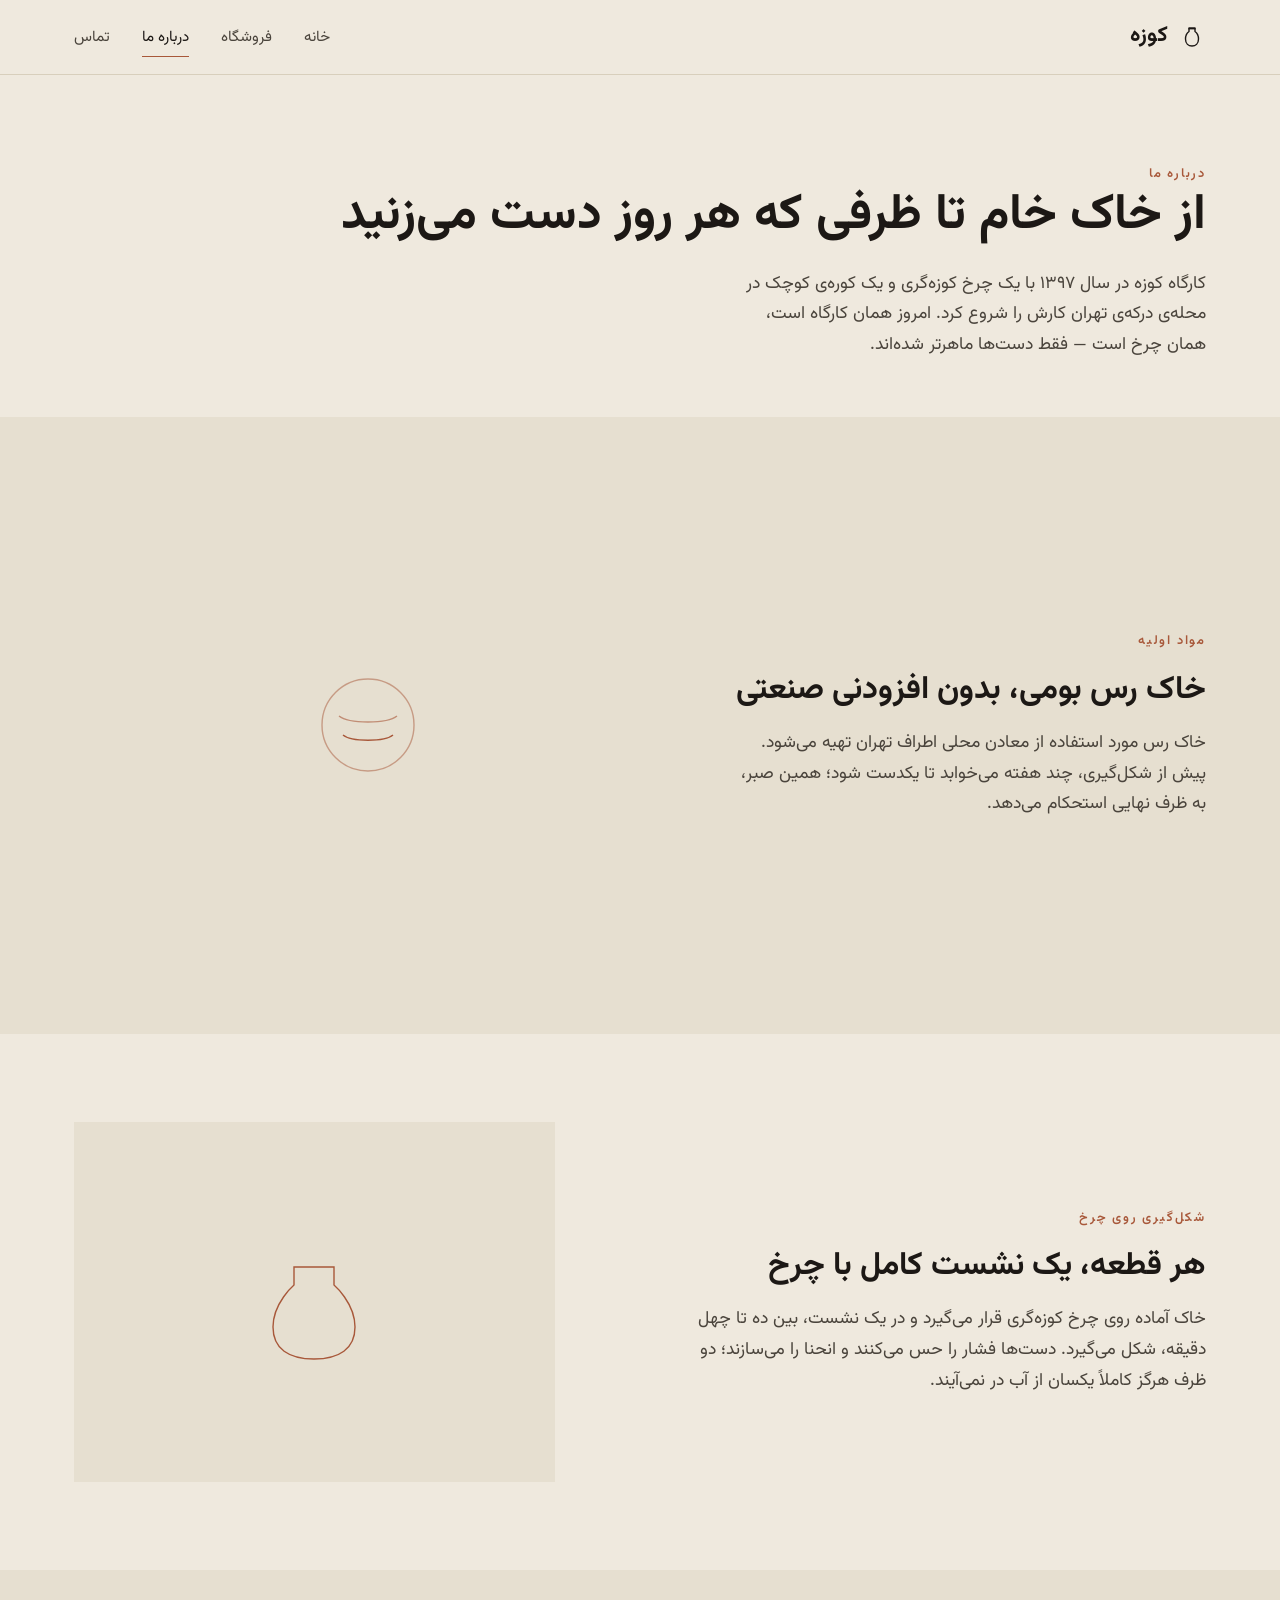
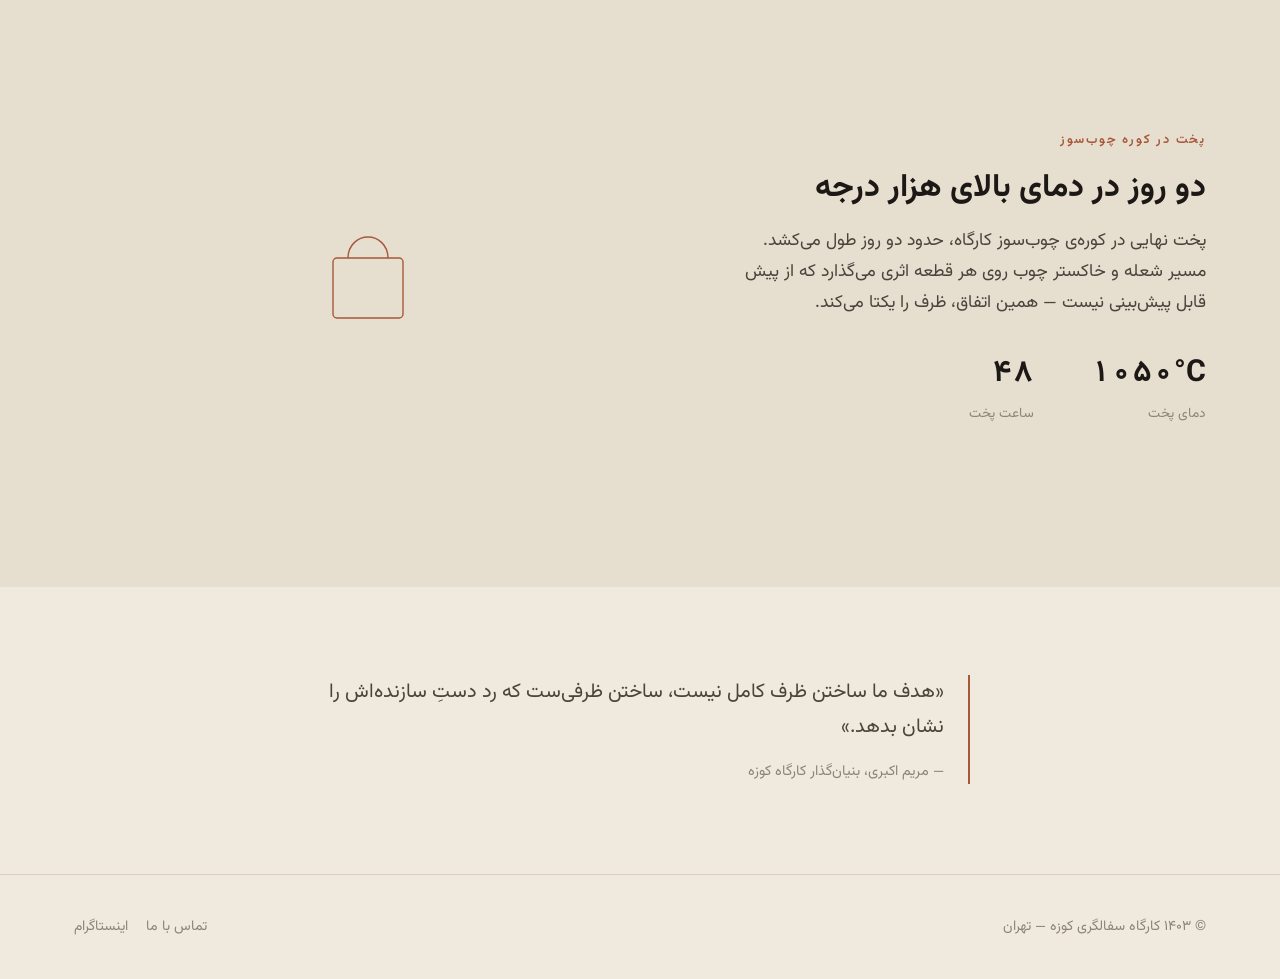
==== about.html @ 4d82f3ee "Add Kooze portfolio site: minimal ceramics storefront Sample project matching a "minimal storefront," ====
<!DOCTYPE html>
<html lang="fa" dir="rtl">
<head>
<meta charset="UTF-8">
<meta name="viewport" content="width=device-width, initial-scale=1.0">
<title>درباره کارگاه کوزه</title>
<meta name="description" content="داستان کارگاه سفالگری کوزه و روند ساخت ظروف دست‌ساز.">
<link rel="preconnect" href="https://fonts.googleapis.com">
<link rel="preconnect" href="https://fonts.gstatic.com" crossorigin>
<link href="https://fonts.googleapis.com/css2?family=Vazirmatn:wght@300;400;500;600;700&display=swap" rel="stylesheet">
<link rel="stylesheet" href="styles.css">
</head>
<body>

<header class="site-header">
  <div class="wrap">
    <a class="logo" href="index.html">
      <svg width="28" height="28" viewBox="0 0 28 28" fill="none" xmlns="http://www.w3.org/2000/svg">
        <path d="M11 5H17V8.5C17 8.5 20.5 11 20.5 16C20.5 20.5 17.5 23 14 23C10.5 23 7.5 20.5 7.5 16C7.5 11 11 8.5 11 8.5V5Z" stroke="currentColor" stroke-width="1.4" stroke-linejoin="round"/>
        <line x1="10.5" y1="5.7" x2="17.5" y2="5.7" stroke="currentColor" stroke-width="1.4"/>
      </svg>
      کوزه
    </a>
    <nav class="main-nav">
      <a href="index.html">خانه</a>
      <a href="shop.html">فروشگاه</a>
      <a href="about.html" aria-current="page">درباره ما</a>
      <a href="contact.html">تماس</a>
    </nav>
    <button class="nav-toggle" aria-label="باز کردن منو" aria-expanded="false">
      <svg width="18" height="14" viewBox="0 0 18 14" fill="none"><path d="M0 1H18M0 7H18M0 13H18" stroke="currentColor" stroke-width="1.4"/></svg>
    </button>
  </div>
</header>

<section style="padding-bottom: 56px;">
  <div class="wrap">
    <p class="eyebrow">درباره ما</p>
    <h1>از خاک خام تا ظرفی که هر روز دست می‌زنید</h1>
    <p class="lede mt" style="margin-top:20px;">کارگاه کوزه در سال ۱۳۹۷ با یک چرخ کوزه‌گری و یک کوره‌ی کوچک در محله‌ی درکه‌ی تهران کارش را شروع کرد. امروز همان کارگاه است، همان چرخ است — فقط دست‌ها ماهرتر شده‌اند.</p>
  </div>
</section>

<section class="alt">
  <div class="wrap split">
    <div class="split-copy">
      <p class="eyebrow">مواد اولیه</p>
      <h2>خاک رس بومی، بدون افزودنی صنعتی</h2>
      <p class="lede">خاک رس مورد استفاده از معادن محلی اطراف تهران تهیه می‌شود. پیش از شکل‌گیری، چند هفته می‌خوابد تا یکدست شود؛ همین صبر، به ظرف نهایی استحکام می‌دهد.</p>
    </div>
    <div class="split-figure">
      <svg width="150" height="150" viewBox="0 0 150 150" fill="none" class="vessel">
        <circle cx="75" cy="75" r="46" stroke="currentColor" stroke-width="1.4" opacity="0.5"/>
        <path d="M50 85C58 92 92 92 100 85" stroke="currentColor" stroke-width="1.4"/>
        <path d="M46 66C56 74 94 74 104 66" stroke="currentColor" stroke-width="1.4" opacity="0.6"/>
      </svg>
    </div>
  </div>
</section>

<section>
  <div class="wrap split reverse">
    <div class="split-copy">
      <p class="eyebrow">شکل‌گیری روی چرخ</p>
      <h2>هر قطعه، یک نشست کامل با چرخ</h2>
      <p class="lede">خاک آماده روی چرخ کوزه‌گری قرار می‌گیرد و در یک نشست، بین ده تا چهل دقیقه، شکل می‌گیرد. دست‌ها فشار را حس می‌کنند و انحنا را می‌سازند؛ دو ظرف هرگز کاملاً یکسان از آب در نمی‌آیند.</p>
    </div>
    <div class="split-figure">
      <svg width="150" height="150" viewBox="0 0 150 150" fill="none" class="vessel">
        <path d="M55 40H95V58C95 58 116 76 116 100C116 122 100 132 75 132C50 132 34 122 34 100C34 76 55 58 55 58V40Z" stroke="currentColor" stroke-width="1.4"/>
      </svg>
    </div>
  </div>
</section>

<section class="alt">
  <div class="wrap split">
    <div class="split-copy">
      <p class="eyebrow">پخت در کوره چوب‌سوز</p>
      <h2>دو روز در دمای بالای هزار درجه</h2>
      <p class="lede">پخت نهایی در کوره‌ی چوب‌سوز کارگاه، حدود دو روز طول می‌کشد. مسیر شعله و خاکستر چوب روی هر قطعه اثری می‌گذارد که از پیش قابل پیش‌بینی نیست — همین اتفاق، ظرف را یکتا می‌کند.</p>
      <div class="stats">
        <div class="stat"><b>۱۰۵۰°C</b><span>دمای پخت</span></div>
        <div class="stat"><b>۴۸</b><span>ساعت پخت</span></div>
      </div>
    </div>
    <div class="split-figure">
      <svg width="150" height="150" viewBox="0 0 150 150" fill="none" class="vessel">
        <rect x="40" y="55" width="70" height="60" rx="4" stroke="currentColor" stroke-width="1.4"/>
        <path d="M55 55C55 42 65 34 75 34C85 34 95 42 95 55" stroke="currentColor" stroke-width="1.4"/>
      </svg>
    </div>
  </div>
</section>

<section>
  <div class="wrap center">
    <blockquote class="quote" style="margin: 0 auto; text-align: right; display: inline-block;">
      «هدف ما ساختن ظرف کامل نیست، ساختن ظرفی‌ست که رد دستِ سازنده‌اش را نشان بدهد.»
      <cite>— مریم اکبری، بنیان‌گذار کارگاه کوزه</cite>
    </blockquote>
  </div>
</section>

<footer>
  <div class="wrap">
    <span>© ۱۴۰۳ کارگاه سفالگری کوزه — تهران</span>
    <div class="social">
      <a href="contact.html">تماس با ما</a>
      <a href="https://instagram.com" target="_blank" rel="noopener">اینستاگرام</a>
    </div>
  </div>
</footer>

<script src="script.js"></script>
</body>
</html>
---- styles.css ----
/* کوزه — سیستم طراحی مینیمال */

:root {
  --paper: #efe9de;
  --paper-2: #e6dfd0;
  --ink: #1c1815;
  --ink-soft: #4a443c;
  --clay: #a8583a;
  --clay-soft: #c97a54;
  --stone: #8c8577;
  --line: #d8cfbc;
  --font-ui: 'Vazirmatn', 'Tahoma', sans-serif;
  --wrap: 1180px;
}

@media (prefers-color-scheme: dark) {
  :root:not([data-theme="light"]) {
    --paper: #17140f;
    --paper-2: #201b14;
    --ink: #efe9de;
    --ink-soft: #c7bfae;
    --clay: #c97a54;
    --clay-soft: #a8583a;
    --stone: #a79c89;
    --line: #332e25;
  }
}

:root[data-theme="dark"] {
  --paper: #17140f;
  --paper-2: #201b14;
  --ink: #efe9de;
  --ink-soft: #c7bfae;
  --clay: #c97a54;
  --clay-soft: #a8583a;
  --stone: #a79c89;
  --line: #332e25;
}

* { box-sizing: border-box; }

html { scroll-behavior: smooth; }

body {
  margin: 0;
  background: var(--paper);
  color: var(--ink);
  font-family: var(--font-ui);
  direction: rtl;
  text-align: right;
  font-size: 16px;
  line-height: 1.75;
  -webkit-font-smoothing: antialiased;
}

img { max-width: 100%; display: block; }

a { color: inherit; text-decoration: none; }

.wrap {
  max-width: var(--wrap);
  margin: 0 auto;
  padding-inline: 24px;
}

/* --- Header --- */
.site-header {
  position: sticky;
  top: 0;
  z-index: 20;
  background: color-mix(in srgb, var(--paper) 92%, transparent);
  backdrop-filter: blur(6px);
  border-bottom: 1px solid var(--line);
}

.site-header .wrap {
  display: flex;
  align-items: center;
  justify-content: space-between;
  padding-block: 18px;
  gap: 16px;
}

.logo {
  font-size: 1.35rem;
  font-weight: 700;
  letter-spacing: 0.02em;
  display: flex;
  align-items: center;
  gap: 10px;
}

.logo svg { flex-shrink: 0; }

nav.main-nav {
  display: flex;
  gap: 32px;
  font-size: 0.95rem;
}

nav.main-nav a {
  position: relative;
  color: var(--ink-soft);
  padding-block: 4px;
}

nav.main-nav a:hover,
nav.main-nav a[aria-current="page"] {
  color: var(--ink);
}

nav.main-nav a[aria-current="page"]::after {
  content: "";
  position: absolute;
  right: 0;
  left: 0;
  bottom: -3px;
  height: 1px;
  background: var(--clay);
}

.nav-toggle {
  display: none;
  background: none;
  border: 1px solid var(--line);
  border-radius: 3px;
  width: 38px;
  height: 38px;
  align-items: center;
  justify-content: center;
  color: var(--ink);
  cursor: pointer;
}

@media (max-width: 720px) {
  nav.main-nav {
    position: absolute;
    top: 100%;
    right: 0;
    left: 0;
    background: var(--paper);
    border-bottom: 1px solid var(--line);
    flex-direction: column;
    gap: 0;
    padding: 8px 24px 20px;
    display: none;
  }
  nav.main-nav.open { display: flex; }
  nav.main-nav a { padding-block: 12px; border-bottom: 1px solid var(--line); }
  nav.main-nav a:last-child { border-bottom: none; }
  .nav-toggle { display: flex; }
}

/* --- Typographic scale --- */
h1, h2, h3 { margin: 0; text-wrap: balance; font-weight: 700; }
h1 { font-size: clamp(2.1rem, 4.2vw, 3.1rem); line-height: 1.28; }
h2 { font-size: clamp(1.5rem, 2.6vw, 2rem); line-height: 1.35; }
h3 { font-size: 1.15rem; }
p { margin: 0; }
.eyebrow {
  font-size: 0.8rem;
  letter-spacing: 0.14em;
  color: var(--clay);
  font-weight: 600;
}
.lede {
  font-size: 1.1rem;
  color: var(--ink-soft);
  max-width: 46ch;
}

/* --- Buttons --- */
.btn {
  display: inline-flex;
  align-items: center;
  gap: 8px;
  padding: 13px 28px;
  border: 1px solid var(--ink);
  border-radius: 2px;
  font-size: 0.95rem;
  font-weight: 600;
  transition: background 0.15s ease, color 0.15s ease;
}
.btn-primary { background: var(--ink); color: var(--paper); }
.btn-primary:hover { background: var(--clay); border-color: var(--clay); }
.btn-ghost { border-color: var(--line); color: var(--ink); }
.btn-ghost:hover { border-color: var(--ink); }

/* --- Sections --- */
section { padding-block: 88px; }
section.alt { background: var(--paper-2); }
.section-head {
  display: flex;
  justify-content: space-between;
  align-items: flex-end;
  gap: 24px;
  margin-bottom: 48px;
  flex-wrap: wrap;
}
.section-head .stack { display: grid; gap: 10px; }

/* --- Hero --- */
.hero .wrap {
  display: grid;
  grid-template-columns: 1.1fr 0.9fr;
  gap: 56px;
  align-items: center;
  padding-block: 72px 96px;
}
.hero-copy { display: grid; gap: 22px; }
.hero-copy .btn-row { display: flex; gap: 14px; margin-top: 6px; flex-wrap: wrap; }
.hero-figure { display: flex; justify-content: center; }
@media (max-width: 860px) {
  .hero .wrap { grid-template-columns: 1fr; padding-block: 40px 56px; }
  .hero-figure { order: -1; max-width: 260px; margin: 0 auto; }
}

/* --- Vessel illustration --- */
.vessel { color: var(--clay); }
.vessel .rim { color: var(--ink-soft); }

/* --- Product grid --- */
.grid {
  display: grid;
  grid-template-columns: repeat(3, 1fr);
  gap: 1px;
  background: var(--line);
  border: 1px solid var(--line);
}
.card {
  background: var(--paper);
  padding: 36px 28px;
  display: grid;
  gap: 14px;
  justify-items: start;
}
.card figure {
  width: 100%;
  aspect-ratio: 1 / 1;
  display: flex;
  align-items: center;
  justify-content: center;
  background: var(--paper-2);
  margin: 0 0 6px;
}
.card .price {
  font-variant-numeric: tabular-nums;
  color: var(--clay);
  font-weight: 600;
}
.card .cat {
  font-size: 0.78rem;
  color: var(--stone);
  letter-spacing: 0.06em;
}
@media (max-width: 860px) {
  .grid { grid-template-columns: repeat(2, 1fr); }
}
@media (max-width: 560px) {
  .grid { grid-template-columns: 1fr; }
}

/* --- Filter row --- */
.filters { display: flex; gap: 10px; flex-wrap: wrap; margin-bottom: 40px; }
.filters button {
  background: none;
  border: 1px solid var(--line);
  border-radius: 999px;
  padding: 8px 18px;
  font-family: var(--font-ui);
  font-size: 0.86rem;
  color: var(--ink-soft);
  cursor: pointer;
}
.filters button[aria-pressed="true"] {
  border-color: var(--ink);
  color: var(--ink);
  background: var(--paper-2);
}

/* --- Feature split --- */
.split {
  display: grid;
  grid-template-columns: 0.9fr 1.1fr;
  gap: 64px;
  align-items: center;
}
.split.reverse { grid-template-columns: 1.1fr 0.9fr; }
.split.reverse .split-figure { order: 2; }
@media (max-width: 860px) {
  .split, .split.reverse { grid-template-columns: 1fr; }
  .split.reverse .split-figure { order: -1; }
}
.split-figure {
  aspect-ratio: 4/3;
  background: var(--paper-2);
  display: flex;
  align-items: center;
  justify-content: center;
}
.split-copy { display: grid; gap: 16px; }
.split-copy .lede { max-width: 52ch; }

/* --- Stats --- */
.stats { display: flex; gap: 56px; flex-wrap: wrap; margin-top: 12px; }
.stat b { display: block; font-size: 1.9rem; font-variant-numeric: tabular-nums; }
.stat span { font-size: 0.85rem; color: var(--stone); }

/* --- Quote --- */
.quote {
  border-right: 2px solid var(--clay);
  padding-right: 24px;
  font-size: 1.25rem;
  color: var(--ink-soft);
  max-width: 60ch;
}
.quote cite { display: block; margin-top: 14px; font-style: normal; font-size: 0.9rem; color: var(--stone); }

/* --- Info list (contact/hours) --- */
.info-list { display: grid; gap: 22px; }
.info-list dt { font-size: 0.8rem; letter-spacing: 0.06em; color: var(--stone); margin-bottom: 4px; }
.info-list dd { margin: 0; font-size: 1.05rem; }

/* --- Form --- */
.form-grid { display: grid; gap: 18px; max-width: 480px; }
.field { display: grid; gap: 8px; }
.field label { font-size: 0.85rem; color: var(--ink-soft); }
.field input, .field textarea {
  font-family: var(--font-ui);
  font-size: 1rem;
  background: var(--paper);
  border: 1px solid var(--line);
  border-radius: 2px;
  padding: 12px 14px;
  color: var(--ink);
}
.field input:focus, .field textarea:focus {
  outline: 2px solid var(--clay);
  outline-offset: 1px;
}
.field textarea { min-height: 120px; resize: vertical; }

/* --- Map card --- */
.map-card {
  aspect-ratio: 16/9;
  background: var(--paper-2);
  display: flex;
  align-items: center;
  justify-content: center;
  border: 1px solid var(--line);
}

/* --- Footer --- */
footer {
  border-top: 1px solid var(--line);
  padding-block: 40px;
  font-size: 0.88rem;
  color: var(--stone);
}
footer .wrap {
  display: flex;
  justify-content: space-between;
  gap: 20px;
  flex-wrap: wrap;
}
footer .social { display: flex; gap: 18px; }
footer a:hover { color: var(--ink); }

/* --- Utility --- */
.center { text-align: center; }
.mt { margin-top: 48px; }
@media (prefers-reduced-motion: reduce) {
  html { scroll-behavior: auto; }
  * { transition: none !important; }
}
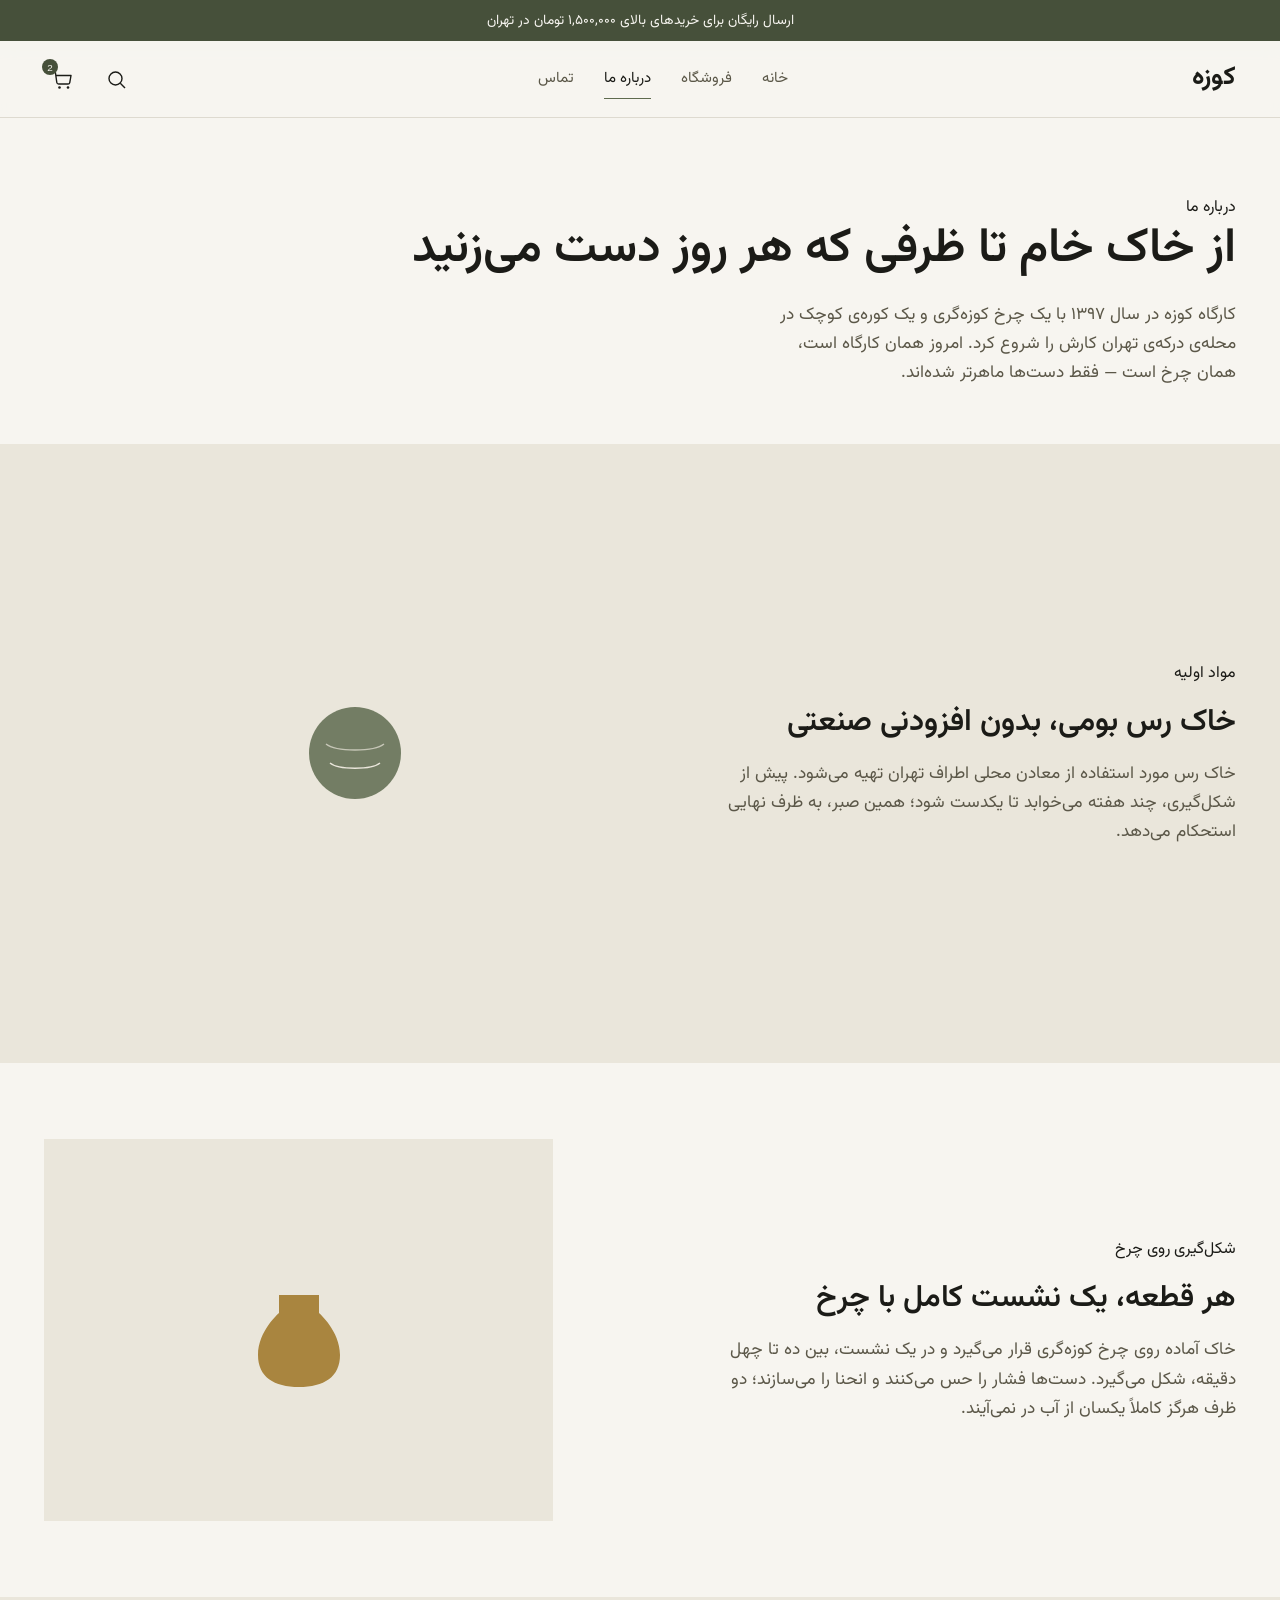
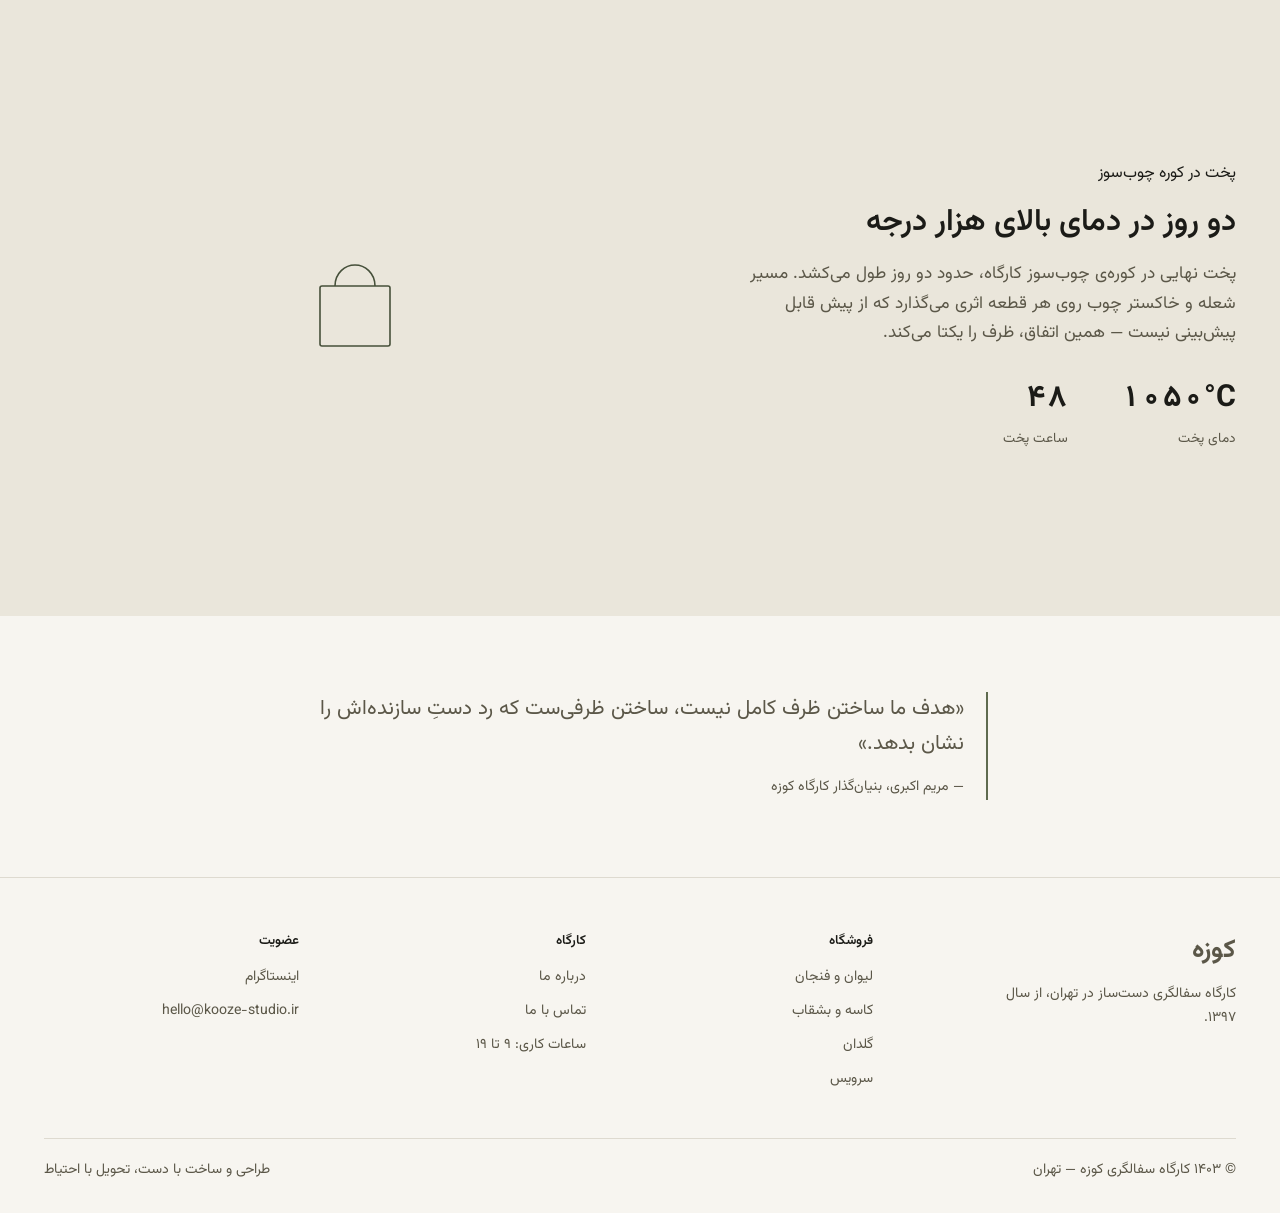
==== commit 9e66a90e: "Redesign as a light, shop-forward storefront Moves away from the editorial artisan-journal look towa" ====
--- a/about.html
+++ b/about.html
@@ -7,26 +7,31 @@
 <meta name="description" content="داستان کارگاه سفالگری کوزه و روند ساخت ظروف دست‌ساز.">
 <link rel="preconnect" href="https://fonts.googleapis.com">
 <link rel="preconnect" href="https://fonts.gstatic.com" crossorigin>
-<link href="https://fonts.googleapis.com/css2?family=Vazirmatn:wght@300;400;500;600;700&display=swap" rel="stylesheet">
+<link href="https://fonts.googleapis.com/css2?family=Noto+Serif+Arabic:wght@500;600;700&family=Vazirmatn:wght@300;400;500;600;700&display=swap" rel="stylesheet">
 <link rel="stylesheet" href="styles.css">
 </head>
 <body>
 
+<div class="promo-strip">ارسال رایگان برای خریدهای بالای ۱,۵۰۰,۰۰۰ تومان در تهران</div>
+
 <header class="site-header">
   <div class="wrap">
-    <a class="logo" href="index.html">
-      <svg width="28" height="28" viewBox="0 0 28 28" fill="none" xmlns="http://www.w3.org/2000/svg">
-        <path d="M11 5H17V8.5C17 8.5 20.5 11 20.5 16C20.5 20.5 17.5 23 14 23C10.5 23 7.5 20.5 7.5 16C7.5 11 11 8.5 11 8.5V5Z" stroke="currentColor" stroke-width="1.4" stroke-linejoin="round"/>
-        <line x1="10.5" y1="5.7" x2="17.5" y2="5.7" stroke="currentColor" stroke-width="1.4"/>
-      </svg>
-      کوزه
-    </a>
+    <a class="logo" href="index.html">کوزه</a>
     <nav class="main-nav">
       <a href="index.html">خانه</a>
       <a href="shop.html">فروشگاه</a>
       <a href="about.html" aria-current="page">درباره ما</a>
       <a href="contact.html">تماس</a>
     </nav>
+    <div class="header-actions">
+      <button class="icon-btn" aria-label="جست‌وجو">
+        <svg width="19" height="19" viewBox="0 0 19 19" fill="none"><circle cx="8.5" cy="8.5" r="6.5" stroke="currentColor" stroke-width="1.4"/><line x1="13.3" y1="13.3" x2="18" y2="18" stroke="currentColor" stroke-width="1.4"/></svg>
+      </button>
+      <button class="icon-btn" aria-label="سبد خرید">
+        <svg width="20" height="19" viewBox="0 0 20 19" fill="none"><path d="M1 1H3.2L4.8 12.5C4.95 13.4 5.7 14 6.6 14H16C16.85 14 17.6 13.4 17.75 12.55L19 5.5H4.4" stroke="currentColor" stroke-width="1.4" stroke-linejoin="round"/><circle cx="7.5" cy="17.5" r="1.3" fill="currentColor"/><circle cx="16" cy="17.5" r="1.3" fill="currentColor"/></svg>
+        <span class="cart-count">2</span>
+      </button>
+    </div>
     <button class="nav-toggle" aria-label="باز کردن منو" aria-expanded="false">
       <svg width="18" height="14" viewBox="0 0 18 14" fill="none"><path d="M0 1H18M0 7H18M0 13H18" stroke="currentColor" stroke-width="1.4"/></svg>
     </button>
@@ -35,7 +40,7 @@
 
 <section style="padding-bottom: 56px;">
   <div class="wrap">
-    <p class="eyebrow">درباره ما</p>
+    <p class="kicker">درباره ما</p>
     <h1>از خاک خام تا ظرفی که هر روز دست می‌زنید</h1>
     <p class="lede mt" style="margin-top:20px;">کارگاه کوزه در سال ۱۳۹۷ با یک چرخ کوزه‌گری و یک کوره‌ی کوچک در محله‌ی درکه‌ی تهران کارش را شروع کرد. امروز همان کارگاه است، همان چرخ است — فقط دست‌ها ماهرتر شده‌اند.</p>
   </div>
@@ -44,15 +49,15 @@
 <section class="alt">
   <div class="wrap split">
     <div class="split-copy">
-      <p class="eyebrow">مواد اولیه</p>
+      <p class="kicker">مواد اولیه</p>
       <h2>خاک رس بومی، بدون افزودنی صنعتی</h2>
       <p class="lede">خاک رس مورد استفاده از معادن محلی اطراف تهران تهیه می‌شود. پیش از شکل‌گیری، چند هفته می‌خوابد تا یکدست شود؛ همین صبر، به ظرف نهایی استحکام می‌دهد.</p>
     </div>
     <div class="split-figure">
-      <svg width="150" height="150" viewBox="0 0 150 150" fill="none" class="vessel">
-        <circle cx="75" cy="75" r="46" stroke="currentColor" stroke-width="1.4" opacity="0.5"/>
-        <path d="M50 85C58 92 92 92 100 85" stroke="currentColor" stroke-width="1.4"/>
-        <path d="M46 66C56 74 94 74 104 66" stroke="currentColor" stroke-width="1.4" opacity="0.6"/>
+      <svg width="150" height="150" viewBox="0 0 150 150">
+        <circle class="vessel-fill" cx="75" cy="75" r="46" opacity="0.85"/>
+        <path d="M50 85C58 92 92 92 100 85" stroke="var(--bg-alt)" stroke-width="1.4" fill="none"/>
+        <path d="M46 66C56 74 94 74 104 66" stroke="var(--bg-alt)" stroke-width="1.4" fill="none" opacity="0.7"/>
       </svg>
     </div>
   </div>
@@ -61,13 +66,13 @@
 <section>
   <div class="wrap split reverse">
     <div class="split-copy">
-      <p class="eyebrow">شکل‌گیری روی چرخ</p>
+      <p class="kicker">شکل‌گیری روی چرخ</p>
       <h2>هر قطعه، یک نشست کامل با چرخ</h2>
       <p class="lede">خاک آماده روی چرخ کوزه‌گری قرار می‌گیرد و در یک نشست، بین ده تا چهل دقیقه، شکل می‌گیرد. دست‌ها فشار را حس می‌کنند و انحنا را می‌سازند؛ دو ظرف هرگز کاملاً یکسان از آب در نمی‌آیند.</p>
     </div>
     <div class="split-figure">
-      <svg width="150" height="150" viewBox="0 0 150 150" fill="none" class="vessel">
-        <path d="M55 40H95V58C95 58 116 76 116 100C116 122 100 132 75 132C50 132 34 122 34 100C34 76 55 58 55 58V40Z" stroke="currentColor" stroke-width="1.4"/>
+      <svg width="150" height="150" viewBox="0 0 150 150">
+        <path class="vessel-fill brass" d="M55 40H95V58C95 58 116 76 116 100C116 122 100 132 75 132C50 132 34 122 34 100C34 76 55 58 55 58V40Z"/>
       </svg>
     </div>
   </div>
@@ -76,7 +81,7 @@
 <section class="alt">
   <div class="wrap split">
     <div class="split-copy">
-      <p class="eyebrow">پخت در کوره چوب‌سوز</p>
+      <p class="kicker">پخت در کوره چوب‌سوز</p>
       <h2>دو روز در دمای بالای هزار درجه</h2>
       <p class="lede">پخت نهایی در کوره‌ی چوب‌سوز کارگاه، حدود دو روز طول می‌کشد. مسیر شعله و خاکستر چوب روی هر قطعه اثری می‌گذارد که از پیش قابل پیش‌بینی نیست — همین اتفاق، ظرف را یکتا می‌کند.</p>
       <div class="stats">
@@ -85,9 +90,9 @@
       </div>
     </div>
     <div class="split-figure">
-      <svg width="150" height="150" viewBox="0 0 150 150" fill="none" class="vessel">
-        <rect x="40" y="55" width="70" height="60" rx="4" stroke="currentColor" stroke-width="1.4"/>
-        <path d="M55 55C55 42 65 34 75 34C85 34 95 42 95 55" stroke="currentColor" stroke-width="1.4"/>
+      <svg width="150" height="150" viewBox="0 0 150 150" fill="none">
+        <rect x="40" y="55" width="70" height="60" rx="2" stroke="var(--sage-deep)" stroke-width="1.6"/>
+        <path d="M55 55C55 42 65 34 75 34C85 34 95 42 95 55" stroke="var(--sage-deep)" stroke-width="1.6"/>
       </svg>
     </div>
   </div>
@@ -104,10 +109,33 @@
 
 <footer>
   <div class="wrap">
-    <span>© ۱۴۰۳ کارگاه سفالگری کوزه — تهران</span>
-    <div class="social">
-      <a href="contact.html">تماس با ما</a>
-      <a href="https://instagram.com" target="_blank" rel="noopener">اینستاگرام</a>
+    <div class="footer-grid">
+      <div>
+        <a class="logo" href="index.html">کوزه</a>
+        <p style="max-width: 30ch; margin-top: 10px;">کارگاه سفالگری دست‌ساز در تهران، از سال ۱۳۹۷.</p>
+      </div>
+      <div class="footer-col">
+        <h4>فروشگاه</h4>
+        <a href="shop.html">لیوان و فنجان</a>
+        <a href="shop.html">کاسه و بشقاب</a>
+        <a href="shop.html">گلدان</a>
+        <a href="shop.html">سرویس</a>
+      </div>
+      <div class="footer-col">
+        <h4>کارگاه</h4>
+        <a href="about.html">درباره ما</a>
+        <a href="contact.html">تماس با ما</a>
+        <span>ساعات کاری: ۹ تا ۱۹</span>
+      </div>
+      <div class="footer-col">
+        <h4>عضویت</h4>
+        <a href="https://instagram.com" target="_blank" rel="noopener">اینستاگرام</a>
+        <span>hello@kooze-studio.ir</span>
+      </div>
+    </div>
+    <div class="footer-bottom">
+      <span>© ۱۴۰۳ کارگاه سفالگری کوزه — تهران</span>
+      <span>طراحی و ساخت با دست، تحویل با احتیاط</span>
     </div>
   </div>
 </footer>
--- a/styles.css
+++ b/styles.css
@@ -1,40 +1,18 @@
-/* کوزه — سیستم طراحی مینیمال */
+/* کوزه — سیستم طراحی فروشگاهی (نسخه‌ی دوم) */
 
 :root {
-  --paper: #efe9de;
-  --paper-2: #e6dfd0;
-  --ink: #1c1815;
-  --ink-soft: #4a443c;
-  --clay: #a8583a;
-  --clay-soft: #c97a54;
-  --stone: #8c8577;
-  --line: #d8cfbc;
+  --bg: #f7f5f0;
+  --bg-alt: #eae6db;
+  --card: #fcfbf8;
+  --ink: #1b1b17;
+  --ink-soft: #5b5748;
+  --sage: #5f6b4f;
+  --sage-deep: #46503a;
+  --brass: #a9853f;
+  --line: #dedad0;
+  --font-display: 'Noto Serif Arabic', 'Vazirmatn', serif;
   --font-ui: 'Vazirmatn', 'Tahoma', sans-serif;
-  --wrap: 1180px;
-}
-
-@media (prefers-color-scheme: dark) {
-  :root:not([data-theme="light"]) {
-    --paper: #17140f;
-    --paper-2: #201b14;
-    --ink: #efe9de;
-    --ink-soft: #c7bfae;
-    --clay: #c97a54;
-    --clay-soft: #a8583a;
-    --stone: #a79c89;
-    --line: #332e25;
-  }
-}
-
-:root[data-theme="dark"] {
-  --paper: #17140f;
-  --paper-2: #201b14;
-  --ink: #efe9de;
-  --ink-soft: #c7bfae;
-  --clay: #c97a54;
-  --clay-soft: #a8583a;
-  --stone: #a79c89;
-  --line: #332e25;
+  --wrap: 1240px;
 }
 
 * { box-sizing: border-box; }
@@ -43,18 +21,17 @@
 
 body {
   margin: 0;
-  background: var(--paper);
+  background: var(--bg);
   color: var(--ink);
   font-family: var(--font-ui);
   direction: rtl;
   text-align: right;
   font-size: 16px;
-  line-height: 1.75;
+  line-height: 1.7;
   -webkit-font-smoothing: antialiased;
 }
 
-img { max-width: 100%; display: block; }
-
+img, svg { max-width: 100%; display: block; }
 a { color: inherit; text-decoration: none; }
 
 .wrap {
@@ -63,87 +40,68 @@
   padding-inline: 24px;
 }
 
-/* --- Header --- */
+/* ================= Header ================= */
 .site-header {
   position: sticky;
   top: 0;
-  z-index: 20;
-  background: color-mix(in srgb, var(--paper) 92%, transparent);
-  backdrop-filter: blur(6px);
+  z-index: 30;
+  background: color-mix(in srgb, var(--bg) 90%, transparent);
+  backdrop-filter: blur(8px);
   border-bottom: 1px solid var(--line);
 }
-
 .site-header .wrap {
   display: flex;
   align-items: center;
   justify-content: space-between;
-  padding-block: 18px;
-  gap: 16px;
-}
-
+  padding-block: 16px;
+  gap: 20px;
+}
 .logo {
-  font-size: 1.35rem;
+  font-family: var(--font-display);
+  font-size: 1.6rem;
   font-weight: 700;
-  letter-spacing: 0.02em;
-  display: flex;
+  letter-spacing: 0.01em;
+}
+nav.main-nav { display: flex; gap: 30px; font-size: 0.94rem; }
+nav.main-nav a { position: relative; color: var(--ink-soft); padding-block: 4px; }
+nav.main-nav a:hover, nav.main-nav a[aria-current="page"] { color: var(--ink); }
+nav.main-nav a[aria-current="page"]::after {
+  content: ""; position: absolute; right: 0; left: 0; bottom: -3px; height: 1px; background: var(--sage);
+}
+.header-actions { display: flex; align-items: center; gap: 18px; }
+.icon-btn {
+  position: relative;
+  display: inline-flex;
   align-items: center;
-  gap: 10px;
-}
-
-.logo svg { flex-shrink: 0; }
-
-nav.main-nav {
-  display: flex;
-  gap: 32px;
-  font-size: 0.95rem;
-}
-
-nav.main-nav a {
-  position: relative;
-  color: var(--ink-soft);
-  padding-block: 4px;
-}
-
-nav.main-nav a:hover,
-nav.main-nav a[aria-current="page"] {
+  justify-content: center;
+  width: 36px; height: 36px;
   color: var(--ink);
-}
-
-nav.main-nav a[aria-current="page"]::after {
-  content: "";
+  cursor: pointer;
+  background: none;
+  border: none;
+}
+.cart-count {
   position: absolute;
-  right: 0;
-  left: 0;
-  bottom: -3px;
-  height: 1px;
-  background: var(--clay);
-}
-
+  top: -2px; left: -2px;
+  background: var(--sage-deep);
+  color: var(--bg);
+  font-size: 0.62rem;
+  font-variant-numeric: tabular-nums;
+  width: 16px; height: 16px;
+  border-radius: 50%;
+  display: flex; align-items: center; justify-content: center;
+}
 .nav-toggle {
   display: none;
-  background: none;
-  border: 1px solid var(--line);
-  border-radius: 3px;
-  width: 38px;
-  height: 38px;
-  align-items: center;
-  justify-content: center;
-  color: var(--ink);
-  cursor: pointer;
-}
-
-@media (max-width: 720px) {
+  background: none; border: 1px solid var(--line); border-radius: 3px;
+  width: 38px; height: 38px; align-items: center; justify-content: center;
+  color: var(--ink); cursor: pointer;
+}
+@media (max-width: 760px) {
   nav.main-nav {
-    position: absolute;
-    top: 100%;
-    right: 0;
-    left: 0;
-    background: var(--paper);
-    border-bottom: 1px solid var(--line);
-    flex-direction: column;
-    gap: 0;
-    padding: 8px 24px 20px;
-    display: none;
+    position: absolute; top: 100%; right: 0; left: 0;
+    background: var(--bg); border-bottom: 1px solid var(--line);
+    flex-direction: column; gap: 0; padding: 8px 24px 20px; display: none;
   }
   nav.main-nav.open { display: flex; }
   nav.main-nav a { padding-block: 12px; border-bottom: 1px solid var(--line); }
@@ -151,75 +109,160 @@
   .nav-toggle { display: flex; }
 }
 
-/* --- Typographic scale --- */
-h1, h2, h3 { margin: 0; text-wrap: balance; font-weight: 700; }
-h1 { font-size: clamp(2.1rem, 4.2vw, 3.1rem); line-height: 1.28; }
-h2 { font-size: clamp(1.5rem, 2.6vw, 2rem); line-height: 1.35; }
-h3 { font-size: 1.15rem; }
+/* ================= Type scale ================= */
+h1, h2, h3 { margin: 0; text-wrap: balance; font-family: var(--font-display); font-weight: 600; }
+h1 { font-size: clamp(2rem, 4vw, 3rem); line-height: 1.22; }
+h2 { font-size: clamp(1.5rem, 2.4vw, 2.1rem); line-height: 1.3; }
+h3 { font-size: 1.1rem; font-family: var(--font-ui); font-weight: 600; }
 p { margin: 0; }
-.eyebrow {
-  font-size: 0.8rem;
-  letter-spacing: 0.14em;
-  color: var(--clay);
-  font-weight: 600;
-}
-.lede {
-  font-size: 1.1rem;
-  color: var(--ink-soft);
-  max-width: 46ch;
-}
-
-/* --- Buttons --- */
+.lede { font-size: 1.08rem; color: var(--ink-soft); max-width: 46ch; }
+
+/* ================= Buttons ================= */
 .btn {
-  display: inline-flex;
-  align-items: center;
-  gap: 8px;
-  padding: 13px 28px;
-  border: 1px solid var(--ink);
-  border-radius: 2px;
-  font-size: 0.95rem;
-  font-weight: 600;
-  transition: background 0.15s ease, color 0.15s ease;
-}
-.btn-primary { background: var(--ink); color: var(--paper); }
-.btn-primary:hover { background: var(--clay); border-color: var(--clay); }
+  display: inline-flex; align-items: center; gap: 8px;
+  padding: 13px 30px; border: 1px solid var(--ink); border-radius: 2px;
+  font-size: 0.95rem; font-weight: 600;
+  transition: background 0.15s ease, color 0.15s ease, border-color 0.15s ease;
+}
+.btn-primary { background: var(--ink); color: var(--bg); }
+.btn-primary:hover { background: var(--sage-deep); border-color: var(--sage-deep); }
 .btn-ghost { border-color: var(--line); color: var(--ink); }
 .btn-ghost:hover { border-color: var(--ink); }
-
-/* --- Sections --- */
-section { padding-block: 88px; }
-section.alt { background: var(--paper-2); }
+.btn-sm { padding: 9px 18px; font-size: 0.85rem; }
+
+/* ================= Sections ================= */
+section { padding-block: 76px; }
+section.alt { background: var(--bg-alt); }
 .section-head {
-  display: flex;
-  justify-content: space-between;
-  align-items: flex-end;
-  gap: 24px;
-  margin-bottom: 48px;
-  flex-wrap: wrap;
-}
-.section-head .stack { display: grid; gap: 10px; }
-
-/* --- Hero --- */
+  display: flex; justify-content: space-between; align-items: flex-end;
+  gap: 24px; margin-bottom: 44px; flex-wrap: wrap;
+}
+.section-head .stack { display: grid; gap: 8px; }
+.section-head .kicker { color: var(--sage-deep); font-weight: 600; font-size: 0.92rem; }
+
+/* ================= Promo strip ================= */
+.promo-strip {
+  background: var(--sage-deep);
+  color: var(--bg);
+  font-size: 0.86rem;
+  text-align: center;
+  padding-block: 9px;
+}
+
+/* ================= Hero (shop-forward) ================= */
 .hero .wrap {
   display: grid;
-  grid-template-columns: 1.1fr 0.9fr;
-  gap: 56px;
+  grid-template-columns: 1.05fr 0.95fr;
+  gap: 60px;
   align-items: center;
-  padding-block: 72px 96px;
-}
-.hero-copy { display: grid; gap: 22px; }
-.hero-copy .btn-row { display: flex; gap: 14px; margin-top: 6px; flex-wrap: wrap; }
-.hero-figure { display: flex; justify-content: center; }
+  padding-block: 60px 80px;
+}
+.hero-copy { display: grid; gap: 20px; }
+.hero-copy .btn-row { display: flex; gap: 14px; margin-top: 4px; flex-wrap: wrap; }
+
+.spotlight-card {
+  background: var(--card);
+  border: 1px solid var(--line);
+  padding: 26px;
+  display: grid;
+  gap: 16px;
+  max-width: 340px;
+  margin-inline-start: auto;
+}
+.spotlight-card .badge {
+  align-self: start;
+  background: var(--sage);
+  color: var(--bg);
+  font-size: 0.74rem;
+  font-weight: 600;
+  padding: 4px 12px;
+  border-radius: 999px;
+}
+.spotlight-card figure {
+  aspect-ratio: 1/1;
+  background: var(--bg-alt);
+  display: flex; align-items: center; justify-content: center;
+}
+.spotlight-card .price-row { display: flex; justify-content: space-between; align-items: baseline; }
+.spotlight-card .price { font-size: 1.2rem; font-weight: 700; color: var(--sage-deep); font-variant-numeric: tabular-nums; }
+
 @media (max-width: 860px) {
-  .hero .wrap { grid-template-columns: 1fr; padding-block: 40px 56px; }
-  .hero-figure { order: -1; max-width: 260px; margin: 0 auto; }
-}
-
-/* --- Vessel illustration --- */
-.vessel { color: var(--clay); }
-.vessel .rim { color: var(--ink-soft); }
-
-/* --- Product grid --- */
+  .hero .wrap { grid-template-columns: 1fr; padding-block: 36px 48px; }
+  .spotlight-card { margin-inline: auto; }
+}
+
+/* ================= Vessel figure fills ================= */
+.vessel-fill { fill: var(--sage); }
+.vessel-fill.brass { fill: var(--brass); }
+
+/* ================= Category strip ================= */
+.cat-strip {
+  display: flex; gap: 12px; overflow-x: auto;
+  padding-block: 4px 2px;
+  scrollbar-width: none;
+}
+.cat-strip::-webkit-scrollbar { display: none; }
+.cat-strip a {
+  flex: 0 0 auto;
+  border: 1px solid var(--line);
+  padding: 10px 22px;
+  border-radius: 999px;
+  font-size: 0.9rem;
+  color: var(--ink-soft);
+  white-space: nowrap;
+}
+.cat-strip a:hover, .cat-strip a.active { border-color: var(--ink); color: var(--ink); background: var(--card); }
+
+/* ================= Featured asymmetric grid ================= */
+.feature-grid {
+  display: grid;
+  grid-template-columns: repeat(4, 1fr);
+  grid-template-rows: repeat(2, 1fr);
+  gap: 1px;
+  background: var(--line);
+  border: 1px solid var(--line);
+}
+.feature-grid .tile {
+  background: var(--card);
+  padding: 26px;
+  display: grid;
+  gap: 12px;
+  justify-items: start;
+  align-content: start;
+}
+.feature-grid .tile.lead {
+  grid-column: span 2;
+  grid-row: span 2;
+  padding: 34px;
+}
+.feature-grid figure {
+  width: 100%;
+  aspect-ratio: 1/1;
+  background: var(--bg-alt);
+  display: flex; align-items: center; justify-content: center;
+}
+.feature-grid .tile.lead figure { aspect-ratio: 16/11; }
+.feature-grid .price { color: var(--sage-deep); font-weight: 700; font-variant-numeric: tabular-nums; }
+.feature-grid .cat { font-size: 0.76rem; color: var(--ink-soft); letter-spacing: 0.02em; }
+
+@media (max-width: 900px) {
+  .feature-grid { grid-template-columns: repeat(2, 1fr); grid-template-rows: none; }
+  .feature-grid .tile.lead { grid-column: span 2; grid-row: auto; }
+}
+@media (max-width: 560px) {
+  .feature-grid { grid-template-columns: 1fr; }
+  .feature-grid .tile.lead { grid-column: span 1; }
+}
+
+/* ================= Catalog grid with quick-add ================= */
+.filters { display: flex; gap: 10px; flex-wrap: wrap; margin-bottom: 36px; }
+.filters button {
+  background: none; border: 1px solid var(--line); border-radius: 999px;
+  padding: 8px 18px; font-family: var(--font-ui); font-size: 0.86rem;
+  color: var(--ink-soft); cursor: pointer;
+}
+.filters button[aria-pressed="true"] { border-color: var(--ink); color: var(--ink); background: var(--card); }
+
 .grid {
   display: grid;
   grid-template-columns: repeat(3, 1fr);
@@ -228,147 +271,124 @@
   border: 1px solid var(--line);
 }
 .card {
-  background: var(--paper);
-  padding: 36px 28px;
-  display: grid;
-  gap: 14px;
+  background: var(--card);
+  padding: 30px 26px;
+  display: grid;
+  gap: 12px;
   justify-items: start;
+  position: relative;
 }
 .card figure {
-  width: 100%;
-  aspect-ratio: 1 / 1;
-  display: flex;
-  align-items: center;
-  justify-content: center;
-  background: var(--paper-2);
-  margin: 0 0 6px;
-}
-.card .price {
-  font-variant-numeric: tabular-nums;
-  color: var(--clay);
+  width: 100%; aspect-ratio: 1/1;
+  display: flex; align-items: center; justify-content: center;
+  background: var(--bg-alt);
+  margin: 0 0 4px;
+  position: relative;
+  overflow: hidden;
+}
+.card .quick-add {
+  position: absolute;
+  inset-inline: 12px;
+  bottom: 12px;
+  opacity: 0;
+  transform: translateY(6px);
+  transition: opacity 0.18s ease, transform 0.18s ease;
+  background: var(--ink);
+  color: var(--bg);
+  border: none;
+  padding: 10px;
+  font-family: var(--font-ui);
+  font-size: 0.84rem;
   font-weight: 600;
-}
-.card .cat {
-  font-size: 0.78rem;
-  color: var(--stone);
-  letter-spacing: 0.06em;
-}
-@media (max-width: 860px) {
-  .grid { grid-template-columns: repeat(2, 1fr); }
-}
-@media (max-width: 560px) {
-  .grid { grid-template-columns: 1fr; }
-}
-
-/* --- Filter row --- */
-.filters { display: flex; gap: 10px; flex-wrap: wrap; margin-bottom: 40px; }
-.filters button {
-  background: none;
-  border: 1px solid var(--line);
-  border-radius: 999px;
-  padding: 8px 18px;
-  font-family: var(--font-ui);
-  font-size: 0.86rem;
-  color: var(--ink-soft);
   cursor: pointer;
 }
-.filters button[aria-pressed="true"] {
-  border-color: var(--ink);
-  color: var(--ink);
-  background: var(--paper-2);
-}
-
-/* --- Feature split --- */
-.split {
-  display: grid;
-  grid-template-columns: 0.9fr 1.1fr;
-  gap: 64px;
-  align-items: center;
-}
+.card:hover .quick-add, .card:focus-within .quick-add { opacity: 1; transform: translateY(0); }
+.card .price { font-variant-numeric: tabular-nums; color: var(--sage-deep); font-weight: 700; }
+.card .cat { font-size: 0.76rem; color: var(--ink-soft); }
+
+@media (max-width: 860px) { .grid { grid-template-columns: repeat(2, 1fr); } }
+@media (max-width: 560px) { .grid { grid-template-columns: 1fr; } .card .quick-add { opacity: 1; transform: none; position: static; margin-top: 4px; } }
+
+/* ================= Feature split (about-style content) ================= */
+.split { display: grid; grid-template-columns: 0.9fr 1.1fr; gap: 60px; align-items: center; }
 .split.reverse { grid-template-columns: 1.1fr 0.9fr; }
 .split.reverse .split-figure { order: 2; }
 @media (max-width: 860px) {
   .split, .split.reverse { grid-template-columns: 1fr; }
   .split.reverse .split-figure { order: -1; }
 }
-.split-figure {
-  aspect-ratio: 4/3;
-  background: var(--paper-2);
-  display: flex;
-  align-items: center;
-  justify-content: center;
-}
+.split-figure { aspect-ratio: 4/3; background: var(--bg-alt); display: flex; align-items: center; justify-content: center; }
 .split-copy { display: grid; gap: 16px; }
 .split-copy .lede { max-width: 52ch; }
 
-/* --- Stats --- */
-.stats { display: flex; gap: 56px; flex-wrap: wrap; margin-top: 12px; }
-.stat b { display: block; font-size: 1.9rem; font-variant-numeric: tabular-nums; }
-.stat span { font-size: 0.85rem; color: var(--stone); }
-
-/* --- Quote --- */
+/* ================= Stats ================= */
+.stats { display: flex; gap: 52px; flex-wrap: wrap; margin-top: 10px; }
+.stat b { display: block; font-family: var(--font-display); font-size: 1.9rem; font-variant-numeric: tabular-nums; }
+.stat span { font-size: 0.85rem; color: var(--ink-soft); }
+
+/* ================= Quote ================= */
 .quote {
-  border-right: 2px solid var(--clay);
-  padding-right: 24px;
-  font-size: 1.25rem;
+  border-right: 2px solid var(--sage);
+  padding-right: 22px;
+  font-family: var(--font-display);
+  font-size: 1.3rem;
   color: var(--ink-soft);
-  max-width: 60ch;
-}
-.quote cite { display: block; margin-top: 14px; font-style: normal; font-size: 0.9rem; color: var(--stone); }
-
-/* --- Info list (contact/hours) --- */
+  max-width: 58ch;
+}
+.quote cite { display: block; margin-top: 14px; font-family: var(--font-ui); font-style: normal; font-size: 0.88rem; color: var(--ink-soft); }
+
+/* ================= Newsletter ================= */
+.newsletter {
+  background: var(--sage-deep);
+  color: var(--bg);
+}
+.newsletter .wrap { display: flex; justify-content: space-between; align-items: center; gap: 26px; flex-wrap: wrap; padding-block: 52px; }
+.newsletter h2 { color: var(--bg); max-width: 24ch; }
+.newsletter form { display: flex; gap: 10px; flex-wrap: wrap; }
+.newsletter input {
+  font-family: var(--font-ui); font-size: 0.95rem; padding: 12px 16px;
+  border: 1px solid color-mix(in srgb, var(--bg) 40%, transparent);
+  background: transparent; color: var(--bg); min-width: 230px; border-radius: 2px;
+}
+.newsletter input::placeholder { color: color-mix(in srgb, var(--bg) 70%, transparent); }
+.newsletter .btn-primary { background: var(--bg); color: var(--sage-deep); border-color: var(--bg); }
+.newsletter .btn-primary:hover { background: var(--brass); border-color: var(--brass); color: var(--ink); }
+
+/* ================= Info list / Form (contact) ================= */
 .info-list { display: grid; gap: 22px; }
-.info-list dt { font-size: 0.8rem; letter-spacing: 0.06em; color: var(--stone); margin-bottom: 4px; }
+.info-list dt { font-size: 0.8rem; letter-spacing: 0.03em; color: var(--ink-soft); margin-bottom: 4px; }
 .info-list dd { margin: 0; font-size: 1.05rem; }
 
-/* --- Form --- */
 .form-grid { display: grid; gap: 18px; max-width: 480px; }
 .field { display: grid; gap: 8px; }
 .field label { font-size: 0.85rem; color: var(--ink-soft); }
 .field input, .field textarea {
-  font-family: var(--font-ui);
-  font-size: 1rem;
-  background: var(--paper);
-  border: 1px solid var(--line);
-  border-radius: 2px;
-  padding: 12px 14px;
-  color: var(--ink);
-}
-.field input:focus, .field textarea:focus {
-  outline: 2px solid var(--clay);
-  outline-offset: 1px;
-}
+  font-family: var(--font-ui); font-size: 1rem; background: var(--card);
+  border: 1px solid var(--line); border-radius: 2px; padding: 12px 14px; color: var(--ink);
+}
+.field input:focus, .field textarea:focus { outline: 2px solid var(--sage); outline-offset: 1px; }
 .field textarea { min-height: 120px; resize: vertical; }
 
-/* --- Map card --- */
 .map-card {
-  aspect-ratio: 16/9;
-  background: var(--paper-2);
-  display: flex;
-  align-items: center;
-  justify-content: center;
-  border: 1px solid var(--line);
-}
-
-/* --- Footer --- */
-footer {
-  border-top: 1px solid var(--line);
-  padding-block: 40px;
-  font-size: 0.88rem;
-  color: var(--stone);
-}
-footer .wrap {
-  display: flex;
-  justify-content: space-between;
-  gap: 20px;
-  flex-wrap: wrap;
-}
-footer .social { display: flex; gap: 18px; }
-footer a:hover { color: var(--ink); }
-
-/* --- Utility --- */
+  aspect-ratio: 16/9; background: var(--bg-alt);
+  display: flex; align-items: center; justify-content: center;
+  border: 1px solid var(--line);
+}
+
+/* ================= Footer ================= */
+footer { border-top: 1px solid var(--line); padding-block: 52px 30px; font-size: 0.88rem; color: var(--ink-soft); }
+.footer-grid { display: grid; grid-template-columns: 1.3fr repeat(3, 1fr); gap: 32px; margin-bottom: 36px; }
+.footer-grid .logo { display: block; margin-bottom: 10px; }
+.footer-col h4 { margin: 0 0 14px; font-size: 0.82rem; color: var(--ink); font-weight: 600; }
+.footer-col a, .footer-col span { display: block; margin-bottom: 10px; }
+.footer-col a:hover { color: var(--ink); }
+.footer-bottom { border-top: 1px solid var(--line); padding-top: 20px; display: flex; justify-content: space-between; gap: 14px; flex-wrap: wrap; }
+@media (max-width: 760px) { .footer-grid { grid-template-columns: 1fr 1fr; } }
+@media (max-width: 480px) { .footer-grid { grid-template-columns: 1fr; } }
+
+/* ================= Utility ================= */
 .center { text-align: center; }
-.mt { margin-top: 48px; }
+.mt { margin-top: 44px; }
 @media (prefers-reduced-motion: reduce) {
   html { scroll-behavior: auto; }
   * { transition: none !important; }
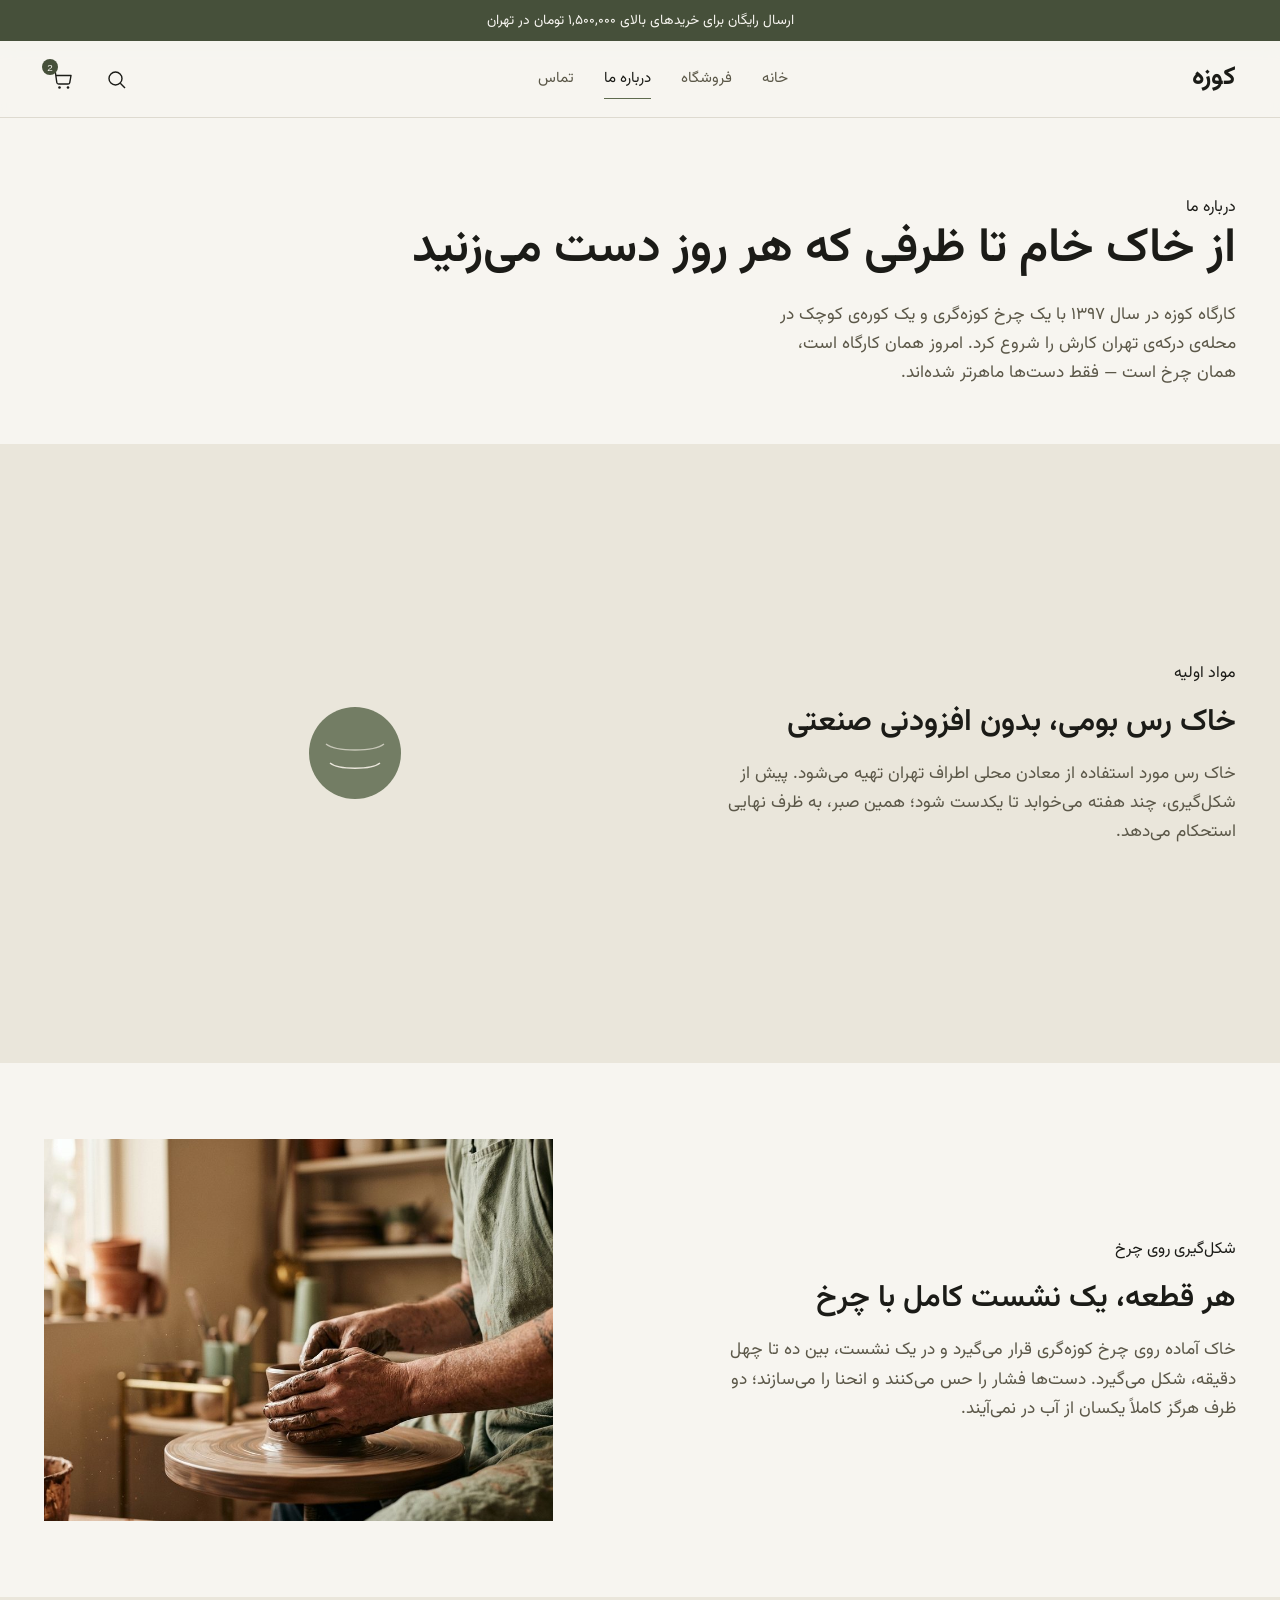
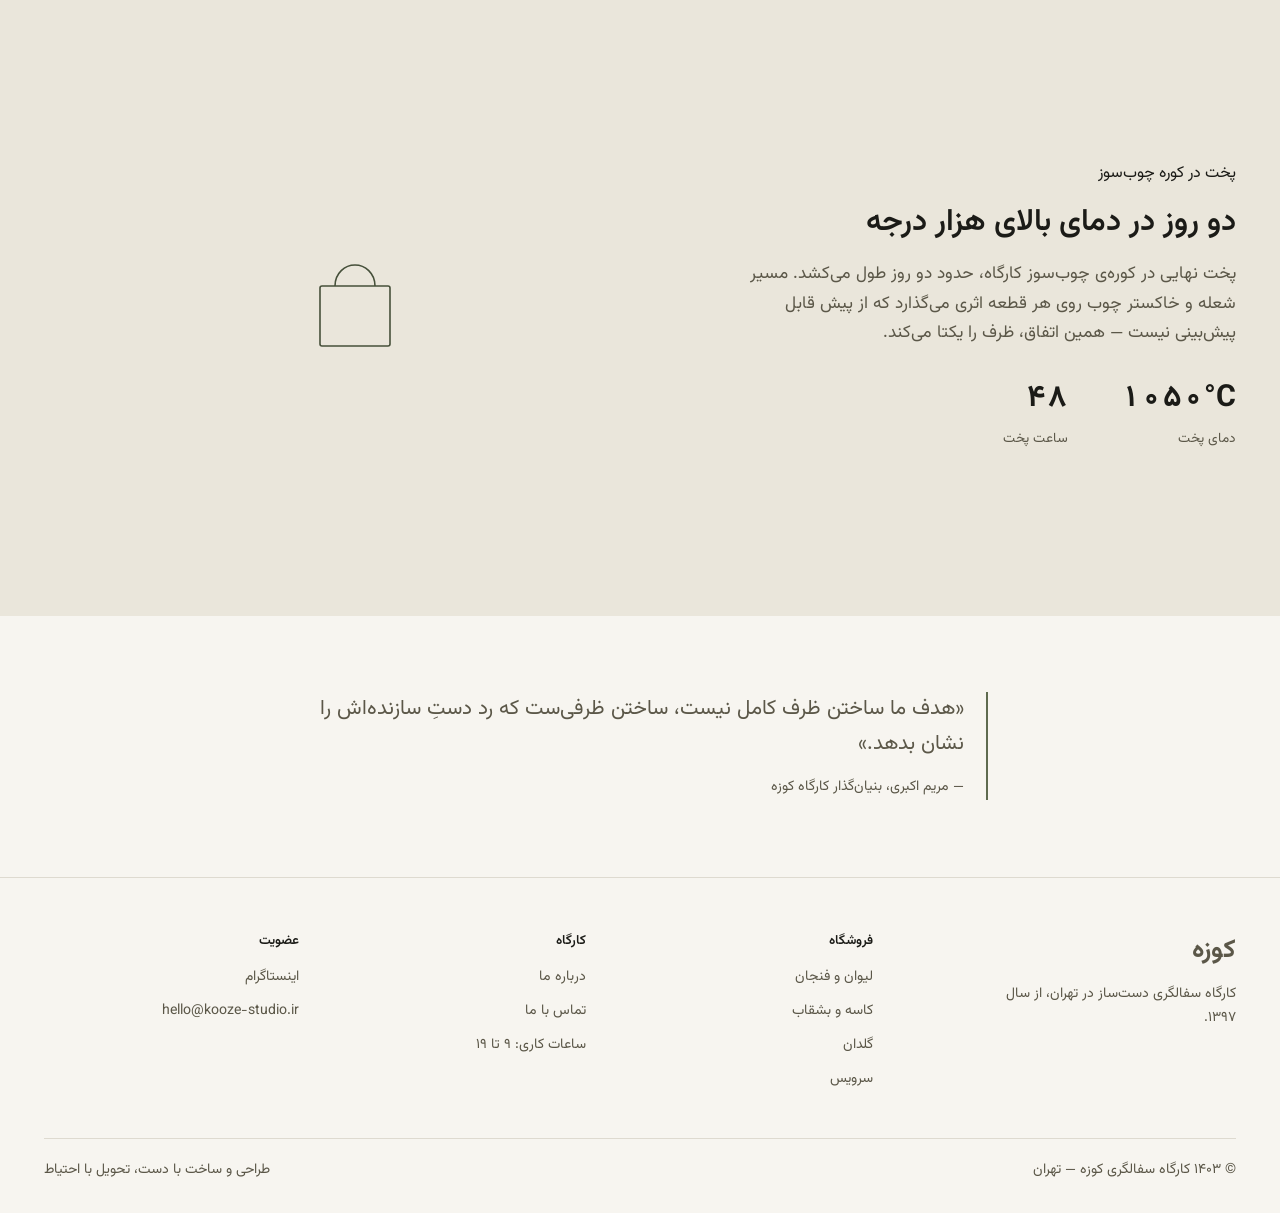
==== commit 66ffea8a: "Wire in real product photography from the client's provided images Replaces SVG placeholder tiles wi" ====
--- a/about.html
+++ b/about.html
@@ -71,9 +71,7 @@
       <p class="lede">خاک آماده روی چرخ کوزه‌گری قرار می‌گیرد و در یک نشست، بین ده تا چهل دقیقه، شکل می‌گیرد. دست‌ها فشار را حس می‌کنند و انحنا را می‌سازند؛ دو ظرف هرگز کاملاً یکسان از آب در نمی‌آیند.</p>
     </div>
     <div class="split-figure">
-      <svg width="150" height="150" viewBox="0 0 150 150">
-        <path class="vessel-fill brass" d="M55 40H95V58C95 58 116 76 116 100C116 122 100 132 75 132C50 132 34 122 34 100C34 76 55 58 55 58V40Z"/>
-      </svg>
+      <img src="images/workshop-hands.jpg" alt="شکل‌گیری خاک روی چرخ کوزه‌گری">
     </div>
   </div>
 </section>
--- a/styles.css
+++ b/styles.css
@@ -240,6 +240,8 @@
   aspect-ratio: 1/1;
   background: var(--bg-alt);
   display: flex; align-items: center; justify-content: center;
+  position: relative;
+  overflow: hidden;
 }
 .feature-grid .tile.lead figure { aspect-ratio: 16/11; }
 .feature-grid .price { color: var(--sage-deep); font-weight: 700; font-variant-numeric: tabular-nums; }
@@ -317,7 +319,8 @@
   .split, .split.reverse { grid-template-columns: 1fr; }
   .split.reverse .split-figure { order: -1; }
 }
-.split-figure { aspect-ratio: 4/3; background: var(--bg-alt); display: flex; align-items: center; justify-content: center; }
+.split-figure { aspect-ratio: 4/3; background: var(--bg-alt); display: flex; align-items: center; justify-content: center; overflow: hidden; }
+.split-figure img { width: 100%; height: 100%; object-fit: cover; }
 .split-copy { display: grid; gap: 16px; }
 .split-copy .lede { max-width: 52ch; }
 
@@ -386,6 +389,178 @@
 @media (max-width: 760px) { .footer-grid { grid-template-columns: 1fr 1fr; } }
 @media (max-width: 480px) { .footer-grid { grid-template-columns: 1fr; } }
 
+/* ================= Utility bar ================= */
+.util-bar {
+  background: var(--ink);
+  color: var(--bg);
+  font-size: 0.82rem;
+}
+.util-bar .wrap {
+  display: flex;
+  justify-content: center;
+  gap: 36px;
+  padding-block: 9px;
+  flex-wrap: wrap;
+}
+.util-bar span { display: flex; align-items: center; gap: 7px; white-space: nowrap; }
+.util-bar svg { flex-shrink: 0; }
+@media (max-width: 640px) { .util-bar span:nth-child(2) { display: none; } }
+
+/* ================= Photo tile (placeholder for real photography) ================= */
+.photo-tile {
+  background:
+    radial-gradient(120% 140% at 70% 20%, color-mix(in srgb, var(--brass) 22%, transparent), transparent 60%),
+    linear-gradient(155deg, var(--bg-alt), var(--card));
+  display: flex; align-items: center; justify-content: center;
+  position: relative;
+  overflow: hidden;
+}
+.photo-tile .vessel-fill { opacity: 0.9; }
+.photo-tile::after {
+  content: attr(data-label);
+  position: absolute;
+  bottom: 8px; inset-inline-start: 10px;
+  font-size: 0.62rem;
+  letter-spacing: 0.02em;
+  color: var(--ink-soft);
+  background: color-mix(in srgb, var(--card) 75%, transparent);
+  padding: 3px 8px;
+  border-radius: 999px;
+}
+.photo-tile:has(img)::after { content: none; }
+.photo-tile img {
+  width: 100%; height: 100%;
+  object-fit: cover;
+  display: block;
+}
+
+/* figure/card images (product photography, no gradient placeholder) */
+.card figure img, .feature-grid figure img {
+  width: 100%; height: 100%;
+  object-fit: cover;
+  position: absolute; inset: 0;
+}
+
+/* ================= Hero (lifestyle + floating cards) ================= */
+.hero-lifestyle .wrap {
+  display: grid;
+  grid-template-columns: 1fr 1.1fr;
+  gap: 48px;
+  align-items: center;
+  padding-block: 52px 60px;
+}
+.hero-lifestyle .hero-copy { display: grid; gap: 18px; }
+.hero-lifestyle .kicker { color: var(--brass); }
+.hero-lifestyle .btn-row { display: flex; gap: 14px; margin-top: 4px; flex-wrap: wrap; }
+.trust-row-mini { display: flex; align-items: center; gap: 10px; margin-top: 8px; font-size: 0.85rem; color: var(--ink-soft); }
+.trust-row-mini .avatars { display: flex; }
+.trust-row-mini .avatars span {
+  width: 30px; height: 30px; border-radius: 50%;
+  background: var(--sage); color: var(--bg);
+  display: flex; align-items: center; justify-content: center;
+  font-size: 0.7rem; font-weight: 700;
+  border: 2px solid var(--bg);
+  margin-inline-start: -10px;
+}
+.trust-row-mini .avatars span:first-child { margin-inline-start: 0; }
+
+.hero-visual { position: relative; }
+.hero-visual .photo-tile { aspect-ratio: 4/5; border-radius: 4px; }
+.float-card {
+  position: absolute;
+  background: var(--card);
+  border: 1px solid var(--line);
+  border-radius: 6px;
+  padding: 10px 14px;
+  display: flex; align-items: center; gap: 10px;
+  box-shadow: 0 12px 28px -18px rgba(20, 18, 10, 0.35);
+  font-size: 0.82rem;
+}
+.float-card .photo-tile { width: 46px; height: 46px; border-radius: 4px; flex-shrink: 0; }
+.float-card b { display: block; font-size: 0.85rem; }
+.float-card span.price { color: var(--sage-deep); font-weight: 700; font-variant-numeric: tabular-nums; font-size: 0.82rem; }
+.float-card.fc-1 { top: 6%; inset-inline-start: -6%; }
+.float-card.fc-2 { top: 18%; inset-inline-end: -8%; }
+.float-card.fc-3 { bottom: 10%; inset-inline-start: -4%; }
+@media (max-width: 900px) {
+  .hero-lifestyle .wrap { grid-template-columns: 1fr; padding-block: 32px 40px; }
+  .hero-visual { order: -1; max-width: 380px; margin: 0 auto 20px; }
+  .float-card { display: none; }
+}
+
+/* ================= Trust row ================= */
+.trust-row {
+  display: grid;
+  grid-template-columns: repeat(4, 1fr);
+  gap: 20px;
+  padding-block: 30px;
+  border-block: 1px solid var(--line);
+}
+.trust-row .item { display: flex; align-items: center; gap: 12px; }
+.trust-row .item svg { flex-shrink: 0; color: var(--sage-deep); }
+.trust-row .item b { display: block; font-size: 0.9rem; }
+.trust-row .item span { font-size: 0.8rem; color: var(--ink-soft); }
+@media (max-width: 760px) { .trust-row { grid-template-columns: repeat(2, 1fr); } }
+
+/* ================= Category tiles ================= */
+.cat-tiles {
+  display: grid;
+  grid-template-columns: repeat(6, 1fr);
+  gap: 14px;
+}
+.cat-tiles a { display: grid; gap: 10px; }
+.cat-tiles .photo-tile { aspect-ratio: 1/1; border-radius: 6px; }
+.cat-tiles b { font-size: 0.86rem; }
+.cat-tiles .go { font-size: 0.76rem; color: var(--ink-soft); display: flex; align-items: center; gap: 4px; }
+@media (max-width: 900px) { .cat-tiles { grid-template-columns: repeat(3, 1fr); } }
+@media (max-width: 520px) { .cat-tiles { grid-template-columns: repeat(2, 1fr); } }
+
+/* ================= Rating + badge + wishlist ================= */
+.rating { display: flex; align-items: center; gap: 5px; font-size: 0.78rem; color: var(--ink-soft); }
+.rating .stars { display: flex; gap: 1px; color: var(--brass); }
+.badge-tag {
+  position: absolute; top: 10px; inset-inline-start: 10px;
+  background: var(--ink); color: var(--bg);
+  font-size: 0.68rem; font-weight: 600;
+  padding: 4px 10px; border-radius: 3px; z-index: 2;
+}
+.badge-tag.sale { background: var(--brass); }
+.wishlist-btn {
+  position: absolute; top: 10px; inset-inline-end: 10px; z-index: 2;
+  background: var(--card); border: 1px solid var(--line); border-radius: 50%;
+  width: 30px; height: 30px; display: flex; align-items: center; justify-content: center;
+  color: var(--ink-soft); cursor: pointer;
+}
+.wishlist-btn:hover { color: var(--sage-deep); border-color: var(--sage-deep); }
+.card .price-row-sm { display: flex; align-items: baseline; gap: 8px; }
+.card .price-strike { color: var(--ink-soft); text-decoration: line-through; font-size: 0.82rem; font-variant-numeric: tabular-nums; }
+
+/* ================= Promo duo (flash sale + collection) ================= */
+.promo-duo {
+  display: grid;
+  grid-template-columns: 1.1fr 0.9fr;
+  gap: 1px;
+  background: var(--line);
+  border: 1px solid var(--line);
+}
+.promo-duo .panel {
+  padding: 40px;
+  display: grid;
+  gap: 16px;
+  align-content: center;
+}
+.promo-duo .panel.flash { background: color-mix(in srgb, var(--brass) 14%, var(--card)); }
+.promo-duo .panel.collection { background: var(--ink); color: var(--bg); }
+.promo-duo .panel.collection .lede { color: color-mix(in srgb, var(--bg) 78%, transparent); }
+.countdown { display: flex; gap: 10px; font-variant-numeric: tabular-nums; }
+.countdown .unit {
+  background: var(--card); border: 1px solid var(--line);
+  border-radius: 4px; padding: 8px 12px; text-align: center; min-width: 54px;
+}
+.countdown .unit b { display: block; font-size: 1.2rem; }
+.countdown .unit span { font-size: 0.68rem; color: var(--ink-soft); }
+@media (max-width: 760px) { .promo-duo { grid-template-columns: 1fr; } }
+
 /* ================= Utility ================= */
 .center { text-align: center; }
 .mt { margin-top: 44px; }
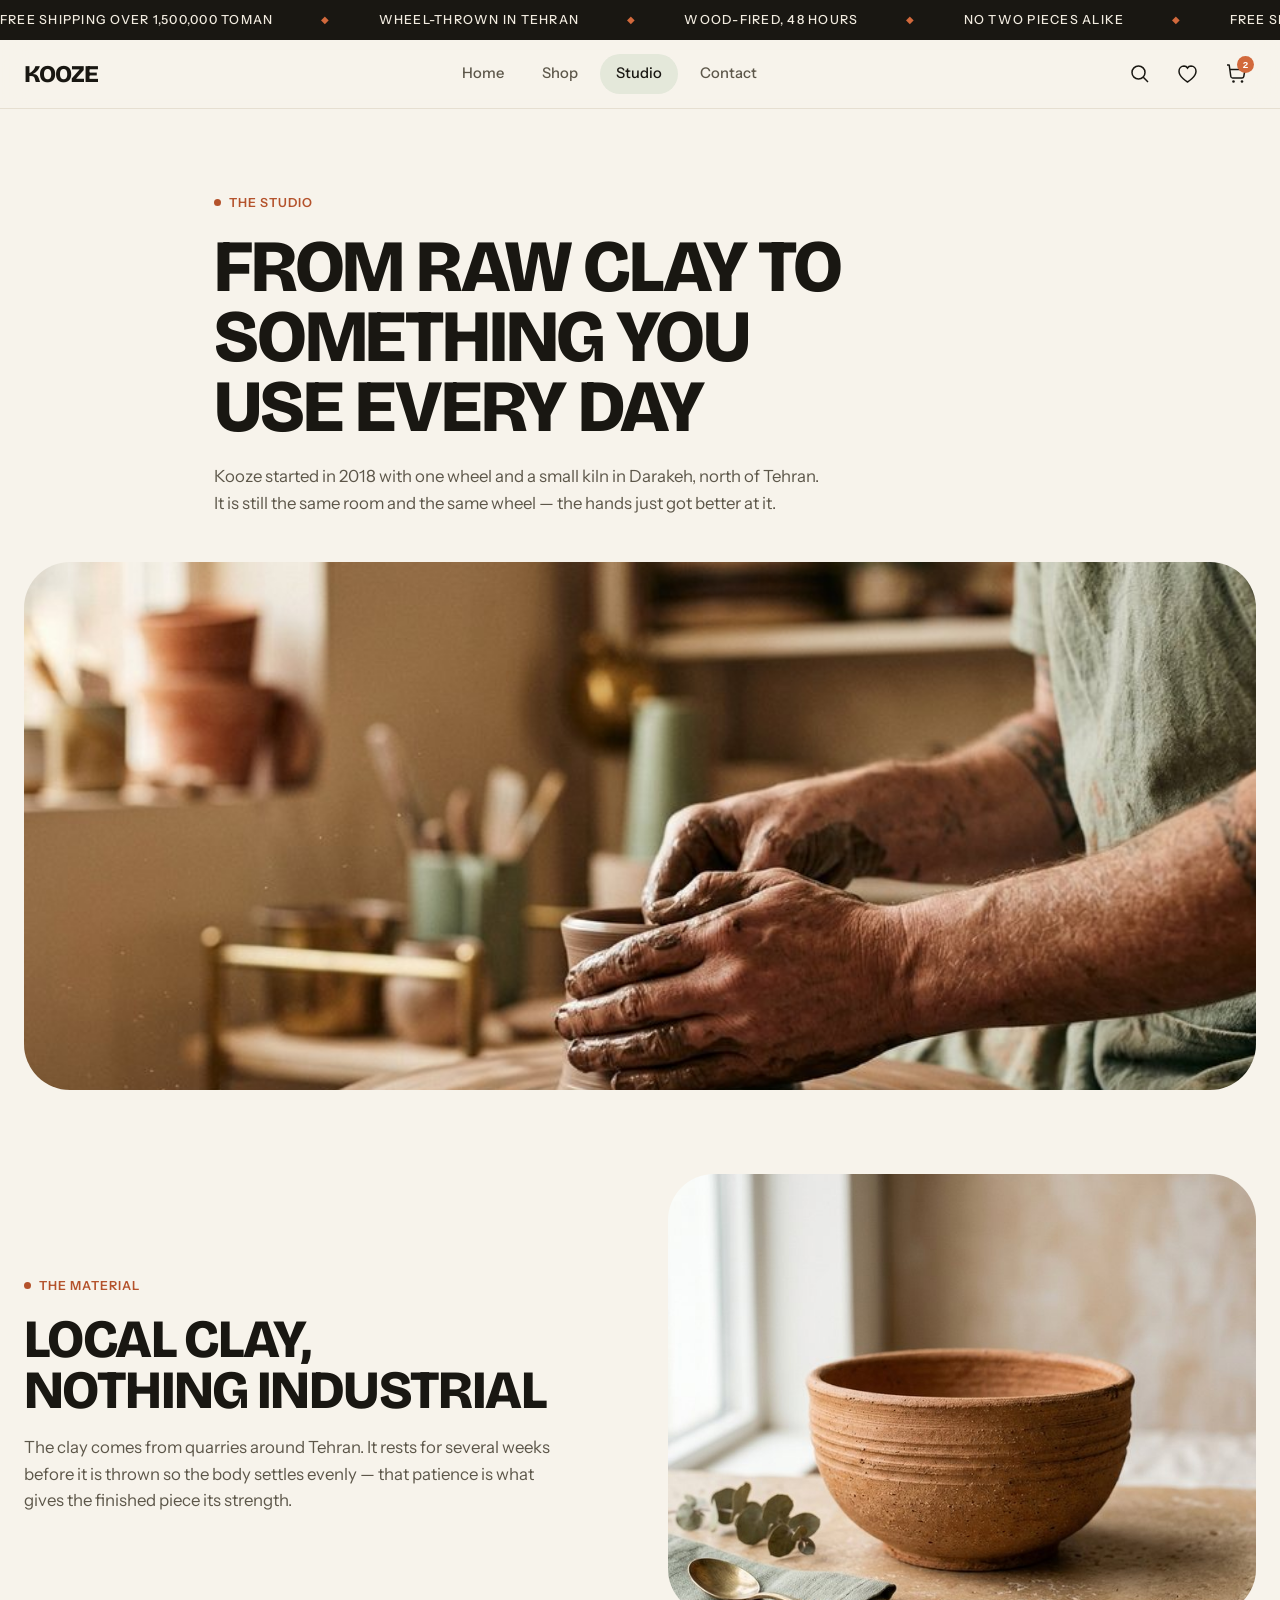
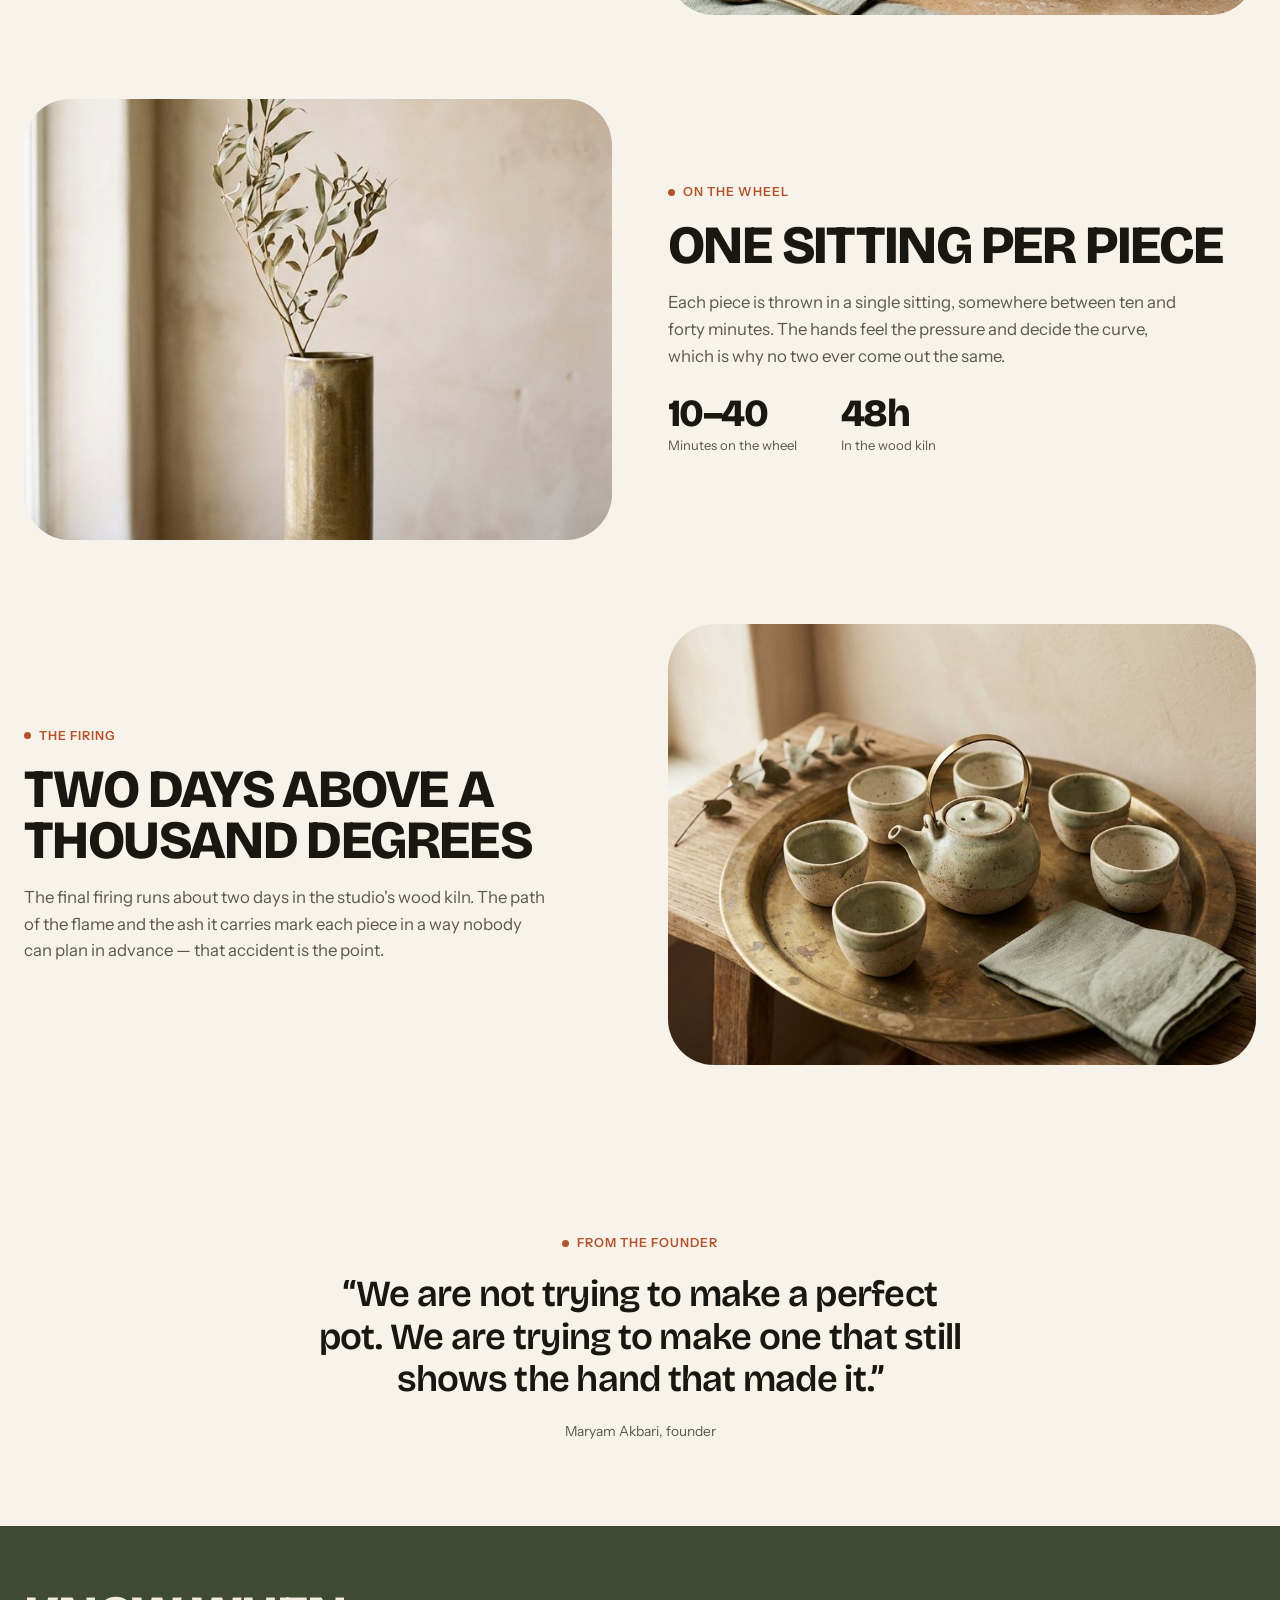
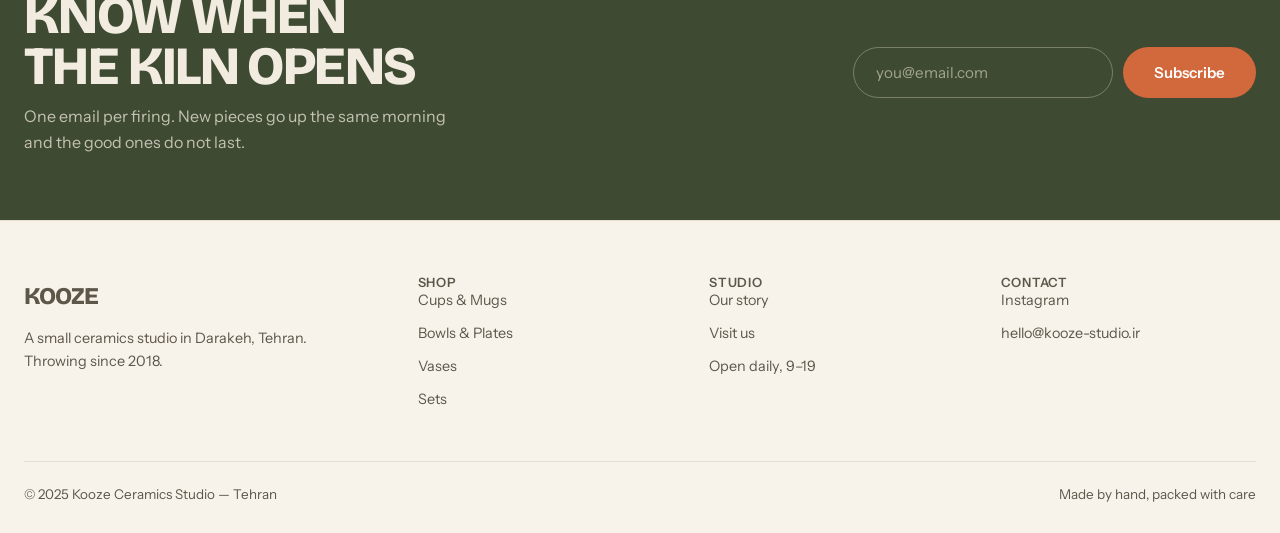
==== commit f3c670ba: "Rebuild the site in English with a bolder, motion-led design system Switches all copy to English so " ====
--- a/about.html
+++ b/about.html
@@ -1,107 +1,137 @@
 <!DOCTYPE html>
-<html lang="fa" dir="rtl">
+<html lang="en">
 <head>
 <meta charset="UTF-8">
 <meta name="viewport" content="width=device-width, initial-scale=1.0">
-<title>درباره کارگاه کوزه</title>
-<meta name="description" content="داستان کارگاه سفالگری کوزه و روند ساخت ظروف دست‌ساز.">
+<title>The Studio — Kooze Ceramics</title>
+<meta name="description" content="How a piece goes from raw local clay to something you use every morning.">
+<link rel="icon" href="data:image/svg+xml,<svg xmlns='http://www.w3.org/2000/svg' viewBox='0 0 32 32'><path fill='%23d2693c' d='M11 4h10v4s6 5 6 12-5 8-11 8-11-1-11-8 6-12 6-12V4z'/></svg>">
 <link rel="preconnect" href="https://fonts.googleapis.com">
 <link rel="preconnect" href="https://fonts.gstatic.com" crossorigin>
-<link href="https://fonts.googleapis.com/css2?family=Noto+Serif+Arabic:wght@500;600;700&family=Vazirmatn:wght@300;400;500;600;700&display=swap" rel="stylesheet">
+<link href="https://fonts.googleapis.com/css2?family=Bricolage+Grotesque:opsz,wght@12..96,500;12..96,600;12..96,800&family=Instrument+Sans:wght@400;500;600&display=swap" rel="stylesheet">
 <link rel="stylesheet" href="styles.css">
 </head>
 <body>
 
-<div class="promo-strip">ارسال رایگان برای خریدهای بالای ۱,۵۰۰,۰۰۰ تومان در تهران</div>
+<div class="ticker">
+  <div class="ticker-track">
+    <span>Free shipping over 1,500,000 Toman</span>
+    <span>Wheel-thrown in Tehran</span>
+    <span>Wood-fired, 48 hours</span>
+    <span>No two pieces alike</span>
+    <span>Free shipping over 1,500,000 Toman</span>
+    <span>Wheel-thrown in Tehran</span>
+    <span>Wood-fired, 48 hours</span>
+    <span>No two pieces alike</span>
+  </div>
+</div>
 
 <header class="site-header">
   <div class="wrap">
-    <a class="logo" href="index.html">کوزه</a>
+    <a class="logo" href="index.html">Kooze</a>
     <nav class="main-nav">
-      <a href="index.html">خانه</a>
-      <a href="shop.html">فروشگاه</a>
-      <a href="about.html" aria-current="page">درباره ما</a>
-      <a href="contact.html">تماس</a>
+      <a href="index.html">Home</a>
+      <a href="shop.html">Shop</a>
+      <a href="about.html" aria-current="page">Studio</a>
+      <a href="contact.html">Contact</a>
     </nav>
     <div class="header-actions">
-      <button class="icon-btn" aria-label="جست‌وجو">
-        <svg width="19" height="19" viewBox="0 0 19 19" fill="none"><circle cx="8.5" cy="8.5" r="6.5" stroke="currentColor" stroke-width="1.4"/><line x1="13.3" y1="13.3" x2="18" y2="18" stroke="currentColor" stroke-width="1.4"/></svg>
+      <button class="icon-btn" aria-label="Search">
+        <svg width="19" height="19" viewBox="0 0 19 19" fill="none"><circle cx="8.5" cy="8.5" r="6.5" stroke="currentColor" stroke-width="1.5"/><line x1="13.3" y1="13.3" x2="18" y2="18" stroke="currentColor" stroke-width="1.5"/></svg>
       </button>
-      <button class="icon-btn" aria-label="سبد خرید">
-        <svg width="20" height="19" viewBox="0 0 20 19" fill="none"><path d="M1 1H3.2L4.8 12.5C4.95 13.4 5.7 14 6.6 14H16C16.85 14 17.6 13.4 17.75 12.55L19 5.5H4.4" stroke="currentColor" stroke-width="1.4" stroke-linejoin="round"/><circle cx="7.5" cy="17.5" r="1.3" fill="currentColor"/><circle cx="16" cy="17.5" r="1.3" fill="currentColor"/></svg>
+      <button class="icon-btn" aria-label="Wishlist">
+        <svg width="19" height="18" viewBox="0 0 19 18" fill="none"><path d="M9.5 17S1 12 1 6.2A5.2 5.2 0 0 1 6 1c1.5 0 2.8.8 3.5 2C10.2 1.8 11.5 1 13 1a5.2 5.2 0 0 1 5 5.2C18 12 9.5 17 9.5 17Z" stroke="currentColor" stroke-width="1.5"/></svg>
+      </button>
+      <button class="icon-btn" aria-label="Cart">
+        <svg width="20" height="19" viewBox="0 0 20 19" fill="none"><path d="M1 1h2.2l1.6 11.5c.15.9.9 1.5 1.8 1.5H16c.85 0 1.6-.6 1.75-1.45L19 5.5H4.4" stroke="currentColor" stroke-width="1.5" stroke-linejoin="round"/><circle cx="7.5" cy="17.5" r="1.3" fill="currentColor"/><circle cx="16" cy="17.5" r="1.3" fill="currentColor"/></svg>
         <span class="cart-count">2</span>
       </button>
+      <button class="icon-btn nav-toggle" aria-label="Menu" aria-expanded="false">
+        <svg width="18" height="14" viewBox="0 0 18 14" fill="none"><path d="M0 1h18M0 7h18M0 13h18" stroke="currentColor" stroke-width="1.5"/></svg>
+      </button>
     </div>
-    <button class="nav-toggle" aria-label="باز کردن منو" aria-expanded="false">
-      <svg width="18" height="14" viewBox="0 0 18 14" fill="none"><path d="M0 1H18M0 7H18M0 13H18" stroke="currentColor" stroke-width="1.4"/></svg>
-    </button>
   </div>
 </header>
 
-<section style="padding-bottom: 56px;">
-  <div class="wrap">
-    <p class="kicker">درباره ما</p>
-    <h1>از خاک خام تا ظرفی که هر روز دست می‌زنید</h1>
-    <p class="lede mt" style="margin-top:20px;">کارگاه کوزه در سال ۱۳۹۷ با یک چرخ کوزه‌گری و یک کوره‌ی کوچک در محله‌ی درکه‌ی تهران کارش را شروع کرد. امروز همان کارگاه است، همان چرخ است — فقط دست‌ها ماهرتر شده‌اند.</p>
+<section style="padding-bottom: 46px;">
+  <div class="wrap page-head" style="display: grid; gap: 20px; max-width: 900px;">
+    <p class="kicker">The studio</p>
+    <h1 style="font-size: clamp(2.4rem, 6vw, 4.6rem);">From raw clay to something you use every day</h1>
+    <p class="lede" style="max-width: 56ch;">Kooze started in 2018 with one wheel and a small kiln in Darakeh, north of Tehran. It is still the same room and the same wheel — the hands just got better at it.</p>
   </div>
 </section>
 
-<section class="alt">
-  <div class="wrap split">
-    <div class="split-copy">
-      <p class="kicker">مواد اولیه</p>
-      <h2>خاک رس بومی، بدون افزودنی صنعتی</h2>
-      <p class="lede">خاک رس مورد استفاده از معادن محلی اطراف تهران تهیه می‌شود. پیش از شکل‌گیری، چند هفته می‌خوابد تا یکدست شود؛ همین صبر، به ظرف نهایی استحکام می‌دهد.</p>
-    </div>
-    <div class="split-figure">
-      <svg width="150" height="150" viewBox="0 0 150 150">
-        <circle class="vessel-fill" cx="75" cy="75" r="46" opacity="0.85"/>
-        <path d="M50 85C58 92 92 92 100 85" stroke="var(--bg-alt)" stroke-width="1.4" fill="none"/>
-        <path d="M46 66C56 74 94 74 104 66" stroke="var(--bg-alt)" stroke-width="1.4" fill="none" opacity="0.7"/>
-      </svg>
+<section style="padding-block: 0;">
+  <div class="wrap">
+    <div class="split-figure" style="aspect-ratio: 21/9; border-radius: var(--r-xl);">
+      <img src="images/workshop-hands.jpg" alt="Hands shaping clay on the wheel" width="900" height="675" loading="lazy" decoding="async">
     </div>
   </div>
 </section>
 
 <section>
-  <div class="wrap split reverse">
+  <div class="wrap split">
     <div class="split-copy">
-      <p class="kicker">شکل‌گیری روی چرخ</p>
-      <h2>هر قطعه، یک نشست کامل با چرخ</h2>
-      <p class="lede">خاک آماده روی چرخ کوزه‌گری قرار می‌گیرد و در یک نشست، بین ده تا چهل دقیقه، شکل می‌گیرد. دست‌ها فشار را حس می‌کنند و انحنا را می‌سازند؛ دو ظرف هرگز کاملاً یکسان از آب در نمی‌آیند.</p>
+      <p class="kicker">The material</p>
+      <h2>Local clay, nothing industrial</h2>
+      <p class="lede">The clay comes from quarries around Tehran. It rests for several weeks before it is thrown so the body settles evenly — that patience is what gives the finished piece its strength.</p>
     </div>
     <div class="split-figure">
-      <img src="images/workshop-hands.jpg" alt="شکل‌گیری خاک روی چرخ کوزه‌گری">
+      <img src="images/bowl-raw.jpg" alt="Raw clay bowl" width="700" height="700" loading="lazy" decoding="async">
     </div>
   </div>
 </section>
 
-<section class="alt">
+<section style="padding-top: 0;">
+  <div class="wrap split">
+    <div class="split-figure">
+      <img src="images/vase-brass.jpg" alt="Tall cylinder vase" width="700" height="700" loading="lazy" decoding="async">
+    </div>
+    <div class="split-copy">
+      <p class="kicker">On the wheel</p>
+      <h2>One sitting per piece</h2>
+      <p class="lede">Each piece is thrown in a single sitting, somewhere between ten and forty minutes. The hands feel the pressure and decide the curve, which is why no two ever come out the same.</p>
+      <div class="stats">
+        <div class="stat"><b>10–40</b><span>Minutes on the wheel</span></div>
+        <div class="stat"><b>48h</b><span>In the wood kiln</span></div>
+      </div>
+    </div>
+  </div>
+</section>
+
+<section style="padding-top: 0;">
   <div class="wrap split">
     <div class="split-copy">
-      <p class="kicker">پخت در کوره چوب‌سوز</p>
-      <h2>دو روز در دمای بالای هزار درجه</h2>
-      <p class="lede">پخت نهایی در کوره‌ی چوب‌سوز کارگاه، حدود دو روز طول می‌کشد. مسیر شعله و خاکستر چوب روی هر قطعه اثری می‌گذارد که از پیش قابل پیش‌بینی نیست — همین اتفاق، ظرف را یکتا می‌کند.</p>
-      <div class="stats">
-        <div class="stat"><b>۱۰۵۰°C</b><span>دمای پخت</span></div>
-        <div class="stat"><b>۴۸</b><span>ساعت پخت</span></div>
-      </div>
+      <p class="kicker">The firing</p>
+      <h2>Two days above a thousand degrees</h2>
+      <p class="lede">The final firing runs about two days in the studio's wood kiln. The path of the flame and the ash it carries mark each piece in a way nobody can plan in advance — that accident is the point.</p>
     </div>
     <div class="split-figure">
-      <svg width="150" height="150" viewBox="0 0 150 150" fill="none">
-        <rect x="40" y="55" width="70" height="60" rx="2" stroke="var(--sage-deep)" stroke-width="1.6"/>
-        <path d="M55 55C55 42 65 34 75 34C85 34 95 42 95 55" stroke="var(--sage-deep)" stroke-width="1.6"/>
-      </svg>
+      <img src="images/tea-set.jpg" alt="Finished tea service on a brass tray" width="900" height="619" loading="lazy" decoding="async">
     </div>
   </div>
 </section>
 
 <section>
-  <div class="wrap center">
-    <blockquote class="quote" style="margin: 0 auto; text-align: right; display: inline-block;">
-      «هدف ما ساختن ظرف کامل نیست، ساختن ظرفی‌ست که رد دستِ سازنده‌اش را نشان بدهد.»
-      <cite>— مریم اکبری، بنیان‌گذار کارگاه کوزه</cite>
-    </blockquote>
+  <div class="wrap">
+    <div class="quote-block">
+      <p class="kicker">From the founder</p>
+      <blockquote>“We are not trying to make a perfect pot. We are trying to make one that still shows the hand that made it.”</blockquote>
+      <cite>Maryam Akbari, founder</cite>
+    </div>
+  </div>
+</section>
+
+<section class="newsletter" style="padding-block: 0;">
+  <div class="wrap">
+    <div>
+      <h2>Know when the kiln opens</h2>
+      <p>One email per firing. New pieces go up the same morning and the good ones do not last.</p>
+    </div>
+    <form onsubmit="return false">
+      <input type="email" id="newsletter-email" placeholder="you@email.com" aria-label="Email address">
+      <button class="btn btn-clay" type="submit">Subscribe</button>
+    </form>
   </div>
 </section>
 
@@ -109,31 +139,31 @@
   <div class="wrap">
     <div class="footer-grid">
       <div>
-        <a class="logo" href="index.html">کوزه</a>
-        <p style="max-width: 30ch; margin-top: 10px;">کارگاه سفالگری دست‌ساز در تهران، از سال ۱۳۹۷.</p>
+        <a class="logo" href="index.html">Kooze</a>
+        <p style="max-width: 32ch; margin-top: 12px;">A small ceramics studio in Darakeh, Tehran. Throwing since 2018.</p>
       </div>
       <div class="footer-col">
-        <h4>فروشگاه</h4>
-        <a href="shop.html">لیوان و فنجان</a>
-        <a href="shop.html">کاسه و بشقاب</a>
-        <a href="shop.html">گلدان</a>
-        <a href="shop.html">سرویس</a>
+        <h4>Shop</h4>
+        <a href="shop.html">Cups &amp; Mugs</a>
+        <a href="shop.html">Bowls &amp; Plates</a>
+        <a href="shop.html">Vases</a>
+        <a href="shop.html">Sets</a>
       </div>
       <div class="footer-col">
-        <h4>کارگاه</h4>
-        <a href="about.html">درباره ما</a>
-        <a href="contact.html">تماس با ما</a>
-        <span>ساعات کاری: ۹ تا ۱۹</span>
+        <h4>Studio</h4>
+        <a href="about.html">Our story</a>
+        <a href="contact.html">Visit us</a>
+        <span>Open daily, 9–19</span>
       </div>
       <div class="footer-col">
-        <h4>عضویت</h4>
-        <a href="https://instagram.com" target="_blank" rel="noopener">اینستاگرام</a>
+        <h4>Contact</h4>
+        <a href="https://instagram.com" target="_blank" rel="noopener">Instagram</a>
         <span>hello@kooze-studio.ir</span>
       </div>
     </div>
     <div class="footer-bottom">
-      <span>© ۱۴۰۳ کارگاه سفالگری کوزه — تهران</span>
-      <span>طراحی و ساخت با دست، تحویل با احتیاط</span>
+      <span>© 2025 Kooze Ceramics Studio — Tehran</span>
+      <span>Made by hand, packed with care</span>
     </div>
   </div>
 </footer>
--- a/styles.css
+++ b/styles.css
@@ -1,18 +1,41 @@
-/* کوزه — سیستم طراحی فروشگاهی (نسخه‌ی دوم) */
+/* ============================================================
+   KOOZE — handmade ceramics
+   Design system: bold grotesque display, deep olive fields,
+   clay accents. Motion is transform/opacity only.
+   ============================================================ */
 
 :root {
-  --bg: #f7f5f0;
-  --bg-alt: #eae6db;
-  --card: #fcfbf8;
-  --ink: #1b1b17;
-  --ink-soft: #5b5748;
-  --sage: #5f6b4f;
-  --sage-deep: #46503a;
-  --brass: #a9853f;
-  --line: #dedad0;
-  --font-display: 'Noto Serif Arabic', 'Vazirmatn', serif;
-  --font-ui: 'Vazirmatn', 'Tahoma', sans-serif;
-  --wrap: 1240px;
+  /* palette */
+  --paper: #f7f3eb;
+  --paper-2: #efe8db;
+  --card: #fffdf9;
+  --ink: #191712;
+  --ink-soft: #5d574a;
+  --olive: #3f4a33;
+  --olive-2: #556047;
+  --clay: #d2693c;
+  --clay-deep: #b4522b;
+  --sage-tint: #e4e8da;
+  --line: #e6dfd1;
+  --on-dark: #f2ece0;
+
+  /* type */
+  --display: 'Bricolage Grotesque', 'Segoe UI', sans-serif;
+  --ui: 'Instrument Sans', 'Segoe UI', sans-serif;
+
+  /* geometry */
+  --wrap: 1280px;
+  --r-sm: 14px;
+  --r-md: 22px;
+  --r-lg: 32px;
+  --r-xl: 46px;
+  --r-pill: 999px;
+
+  /* motion */
+  --ease: cubic-bezier(0.16, 1, 0.3, 1);
+  --ease-back: cubic-bezier(0.34, 1.38, 0.64, 1);
+
+  --lift: 0 30px 60px -28px rgba(25, 23, 18, 0.28), 0 8px 20px -12px rgba(25, 23, 18, 0.1);
 }
 
 * { box-sizing: border-box; }
@@ -21,18 +44,18 @@
 
 body {
   margin: 0;
-  background: var(--bg);
+  background: var(--paper);
   color: var(--ink);
-  font-family: var(--font-ui);
-  direction: rtl;
-  text-align: right;
+  font-family: var(--ui);
   font-size: 16px;
-  line-height: 1.7;
+  line-height: 1.6;
   -webkit-font-smoothing: antialiased;
+  overflow-x: hidden;
 }
 
 img, svg { max-width: 100%; display: block; }
 a { color: inherit; text-decoration: none; }
+figure { margin: 0; }
 
 .wrap {
   max-width: var(--wrap);
@@ -40,531 +63,640 @@
   padding-inline: 24px;
 }
 
+/* ================= Type ================= */
+h1, h2, h3, h4 { margin: 0; font-family: var(--display); font-weight: 800; letter-spacing: -0.03em; line-height: 0.95; text-wrap: balance; }
+h1 { font-size: clamp(2.8rem, 7.2vw, 6.2rem); text-transform: uppercase; }
+h2 { font-size: clamp(2rem, 4.2vw, 3.4rem); text-transform: uppercase; }
+h3 { font-size: 1.05rem; font-family: var(--ui); font-weight: 600; letter-spacing: -0.01em; line-height: 1.35; }
+h4 { font-size: 0.8rem; font-family: var(--ui); font-weight: 600; letter-spacing: 0.06em; text-transform: uppercase; }
+p { margin: 0; }
+
+.kicker {
+  display: inline-flex; align-items: center; gap: 8px;
+  font-size: 0.78rem; font-weight: 600; letter-spacing: 0.08em; text-transform: uppercase;
+  color: var(--clay-deep);
+}
+.kicker::before { content: ""; width: 7px; height: 7px; border-radius: 50%; background: currentColor; }
+.lede { font-size: 1.05rem; color: var(--ink-soft); max-width: 48ch; }
+
+/* ================= Buttons ================= */
+.btn {
+  display: inline-flex; align-items: center; justify-content: center; gap: 10px;
+  padding: 15px 30px;
+  border: 1px solid transparent;
+  border-radius: var(--r-pill);
+  font-family: var(--ui);
+  font-size: 0.94rem; font-weight: 600;
+  cursor: pointer;
+  transform: translateZ(0);
+  transition: transform 0.5s var(--ease), background-color 0.4s var(--ease), color 0.4s var(--ease), border-color 0.4s var(--ease);
+}
+.btn svg { transition: transform 0.5s var(--ease); }
+.btn:hover { transform: translateY(-3px); }
+.btn:hover svg { transform: translateX(4px); }
+.btn:active { transform: translateY(0) scale(0.97); transition-duration: 0.18s; }
+
+.btn-primary { background: var(--ink); color: var(--paper); }
+.btn-primary:hover { background: var(--clay); }
+.btn-clay { background: var(--clay); color: #fff; }
+.btn-clay:hover { background: var(--clay-deep); }
+.btn-ghost { border-color: var(--line); color: var(--ink); background: transparent; }
+.btn-ghost:hover { border-color: var(--ink); background: var(--card); }
+.btn-light { background: var(--on-dark); color: var(--olive); }
+.btn-light:hover { background: #fff; }
+.btn-sm { padding: 10px 20px; font-size: 0.85rem; }
+
+/* ================= Announcement ticker ================= */
+.ticker {
+  background: var(--ink);
+  color: var(--on-dark);
+  overflow: hidden;
+  padding-block: 10px;
+  font-size: 0.78rem;
+  font-weight: 500;
+  letter-spacing: 0.1em;
+  text-transform: uppercase;
+}
+.ticker-track {
+  display: flex;
+  width: max-content;
+  gap: 48px;
+  padding-inline-end: 48px;
+  animation: slide 38s linear infinite;
+  will-change: transform;
+}
+.ticker span { display: flex; align-items: center; gap: 48px; white-space: nowrap; }
+.ticker span::after { content: "◆"; font-size: 0.6rem; color: var(--clay); }
+.ticker:hover .ticker-track { animation-play-state: paused; }
+
 /* ================= Header ================= */
 .site-header {
-  position: sticky;
-  top: 0;
-  z-index: 30;
-  background: color-mix(in srgb, var(--bg) 90%, transparent);
-  backdrop-filter: blur(8px);
+  position: sticky; top: 0; z-index: 40;
+  background: color-mix(in srgb, var(--paper) 82%, transparent);
+  backdrop-filter: blur(14px);
+  -webkit-backdrop-filter: blur(14px);
   border-bottom: 1px solid var(--line);
 }
 .site-header .wrap {
-  display: flex;
-  align-items: center;
-  justify-content: space-between;
-  padding-block: 16px;
-  gap: 20px;
+  display: flex; align-items: center; justify-content: space-between; gap: 24px;
+  padding-block: 14px;
 }
 .logo {
-  font-family: var(--font-display);
-  font-size: 1.6rem;
-  font-weight: 700;
-  letter-spacing: 0.01em;
-}
-nav.main-nav { display: flex; gap: 30px; font-size: 0.94rem; }
-nav.main-nav a { position: relative; color: var(--ink-soft); padding-block: 4px; }
-nav.main-nav a:hover, nav.main-nav a[aria-current="page"] { color: var(--ink); }
-nav.main-nav a[aria-current="page"]::after {
-  content: ""; position: absolute; right: 0; left: 0; bottom: -3px; height: 1px; background: var(--sage);
-}
-.header-actions { display: flex; align-items: center; gap: 18px; }
+  font-family: var(--display); font-weight: 800; font-size: 1.5rem;
+  letter-spacing: -0.04em; text-transform: uppercase;
+}
+.main-nav { display: flex; gap: 6px; }
+.main-nav a {
+  position: relative;
+  padding: 8px 16px;
+  border-radius: var(--r-pill);
+  font-size: 0.92rem; font-weight: 500;
+  color: var(--ink-soft);
+  transition: color 0.35s var(--ease), background-color 0.35s var(--ease);
+}
+.main-nav a:hover { color: var(--ink); background: var(--paper-2); }
+.main-nav a[aria-current="page"] { color: var(--ink); background: var(--sage-tint); }
+
+.header-actions { display: flex; align-items: center; gap: 8px; }
 .icon-btn {
   position: relative;
-  display: inline-flex;
-  align-items: center;
-  justify-content: center;
-  width: 36px; height: 36px;
+  display: inline-flex; align-items: center; justify-content: center;
+  width: 40px; height: 40px;
+  border: none; border-radius: var(--r-pill);
+  background: transparent; color: var(--ink); cursor: pointer;
+  transition: background-color 0.35s var(--ease), transform 0.35s var(--ease);
+}
+.icon-btn:hover { background: var(--paper-2); transform: translateY(-2px); }
+.icon-btn:active { transform: scale(0.9); }
+.cart-count {
+  position: absolute; top: 2px; right: 2px;
+  min-width: 17px; height: 17px; padding: 0 4px;
+  display: grid; place-items: center;
+  background: var(--clay); color: #fff;
+  font-size: 0.62rem; font-weight: 600;
+  border-radius: var(--r-pill);
+  transition: transform 0.4s var(--ease-back);
+}
+.icon-btn:hover .cart-count { transform: scale(1.14); }
+
+.nav-toggle { display: none; }
+@media (max-width: 860px) {
+  .main-nav {
+    position: absolute; top: 100%; left: 0; right: 0;
+    flex-direction: column; gap: 2px;
+    padding: 10px 24px 18px;
+    background: var(--paper);
+    border-bottom: 1px solid var(--line);
+  }
+  .main-nav:not(.open) { display: none; }
+  .main-nav a { padding: 12px 16px; }
+  .nav-toggle { display: inline-flex; }
+}
+
+/* ================= Hero ================= */
+.hero { padding-block: 40px 20px; }
+.hero-head {
+  display: grid;
+  grid-template-columns: 1fr auto;
+  align-items: end;
+  gap: 24px;
+  margin-bottom: 26px;
+}
+.hero-head h1 span { display: block; }
+.hero-head h1 .line-2 { color: var(--clay); }
+.hero-aside { max-width: 30ch; padding-bottom: 8px; }
+@media (max-width: 900px) { .hero-head { grid-template-columns: 1fr; } }
+
+.hero-panel {
+  position: relative;
+  background: var(--olive);
+  color: var(--on-dark);
+  border-radius: var(--r-xl);
+  padding: 46px;
+  display: grid;
+  grid-template-columns: 1.15fr 1fr 0.85fr;
+  gap: 40px;
+  overflow: hidden;
+}
+.hero-panel::before {
+  content: "";
+  position: absolute; inset: -40% -10% auto auto;
+  width: 60%; aspect-ratio: 1;
+  background: radial-gradient(circle, color-mix(in srgb, var(--clay) 42%, transparent), transparent 62%);
+  pointer-events: none;
+}
+.hero-panel > * { position: relative; }
+.hero-copy { display: grid; align-content: center; gap: 20px; }
+.hero-copy .kicker { color: var(--clay); }
+.hero-copy h2 { font-size: clamp(1.6rem, 2.6vw, 2.3rem); text-transform: none; letter-spacing: -0.02em; line-height: 1.05; }
+.hero-copy p { color: color-mix(in srgb, var(--on-dark) 76%, transparent); max-width: 34ch; }
+.hero-cta { display: flex; gap: 12px; flex-wrap: wrap; margin-top: 4px; }
+
+.hero-feature { display: grid; align-content: center; justify-items: center; gap: 22px; }
+.feature-pills { display: flex; gap: 10px; flex-wrap: wrap; justify-content: center; }
+.pill {
+  display: grid; justify-items: center; gap: 8px;
+  padding: 14px 16px;
+  min-width: 92px;
+  border-radius: var(--r-md);
+  background: color-mix(in srgb, var(--on-dark) 12%, transparent);
+  font-size: 0.72rem; font-weight: 600; text-align: center;
+  letter-spacing: 0.02em;
+  transition: transform 0.45s var(--ease), background-color 0.45s var(--ease);
+}
+.pill:hover { transform: translateY(-4px); background: color-mix(in srgb, var(--on-dark) 20%, transparent); }
+.pill svg { color: var(--clay); }
+
+.social-proof { display: flex; align-items: center; gap: 12px; font-size: 0.84rem; color: color-mix(in srgb, var(--on-dark) 78%, transparent); }
+.avatars { display: flex; }
+.avatars span {
+  width: 32px; height: 32px; border-radius: 50%;
+  display: grid; place-items: center;
+  background: var(--clay); color: #fff;
+  font-size: 0.72rem; font-weight: 600;
+  border: 2px solid var(--olive);
+  margin-left: -10px;
+}
+.avatars span:first-child { margin-left: 0; }
+
+.spotlight {
+  background: var(--card);
   color: var(--ink);
+  border-radius: var(--r-lg);
+  padding: 16px;
+  display: grid;
+  gap: 12px;
+  align-content: start;
+}
+.spotlight h4 { color: var(--ink-soft); }
+.spotlight figure {
+  border-radius: var(--r-md);
+  overflow: hidden;
+  aspect-ratio: 4/5;
+  background: var(--paper-2);
+}
+.spotlight img { width: 100%; height: 100%; object-fit: cover; transition: transform 0.9s var(--ease); }
+.spotlight:hover img { transform: scale(1.05); }
+.spotlight .meta { display: grid; gap: 2px; }
+.spotlight .price { font-family: var(--display); font-size: 1.15rem; font-weight: 800; color: var(--clay-deep); }
+
+@media (max-width: 1080px) {
+  .hero-panel { grid-template-columns: 1fr 1fr; padding: 36px; }
+  .hero-feature { grid-column: span 2; }
+}
+@media (max-width: 720px) {
+  .hero-panel { grid-template-columns: 1fr; padding: 26px; border-radius: var(--r-lg); }
+  .hero-feature { grid-column: auto; }
+}
+
+/* ================= Section shell ================= */
+section { padding-block: 84px; }
+.section-head {
+  display: flex; align-items: flex-end; justify-content: space-between;
+  gap: 24px; flex-wrap: wrap; margin-bottom: 40px;
+}
+.section-head .stack { display: grid; gap: 12px; }
+
+/* ================= Category rail ================= */
+.cat-rail {
+  display: grid;
+  grid-template-columns: repeat(4, 1fr);
+  gap: 16px;
+}
+.cat-card {
+  position: relative;
+  display: block;
+  border-radius: var(--r-lg);
+  overflow: hidden;
+  aspect-ratio: 4/5;
+  background: var(--paper-2);
+  transform: translateZ(0);
+  transition: transform 0.55s var(--ease);
+}
+.cat-card img { width: 100%; height: 100%; object-fit: cover; transition: transform 0.9s var(--ease); }
+.cat-card:hover { transform: translateY(-6px); }
+.cat-card:hover img { transform: scale(1.07); }
+.cat-card figcaption {
+  position: absolute; left: 14px; right: 14px; bottom: 14px;
+  display: flex; align-items: center; justify-content: space-between; gap: 10px;
+  padding: 12px 16px;
+  border-radius: var(--r-pill);
+  background: color-mix(in srgb, var(--card) 88%, transparent);
+  backdrop-filter: blur(6px);
+  -webkit-backdrop-filter: blur(6px);
+  font-weight: 600; font-size: 0.9rem;
+}
+.cat-card figcaption span:last-child { color: var(--clay); transition: transform 0.45s var(--ease); }
+.cat-card:hover figcaption span:last-child { transform: translateX(4px); }
+@media (max-width: 900px) { .cat-rail { grid-template-columns: repeat(2, 1fr); } }
+
+/* ================= Product cards ================= */
+.filters { display: flex; gap: 10px; flex-wrap: wrap; margin-bottom: 34px; }
+.filters button {
+  padding: 9px 20px;
+  border: 1px solid var(--line); border-radius: var(--r-pill);
+  background: transparent; color: var(--ink-soft);
+  font-family: var(--ui); font-size: 0.87rem; font-weight: 500;
   cursor: pointer;
-  background: none;
-  border: none;
-}
-.cart-count {
-  position: absolute;
-  top: -2px; left: -2px;
-  background: var(--sage-deep);
-  color: var(--bg);
-  font-size: 0.62rem;
-  font-variant-numeric: tabular-nums;
-  width: 16px; height: 16px;
-  border-radius: 50%;
-  display: flex; align-items: center; justify-content: center;
-}
-.nav-toggle {
-  display: none;
-  background: none; border: 1px solid var(--line); border-radius: 3px;
-  width: 38px; height: 38px; align-items: center; justify-content: center;
-  color: var(--ink); cursor: pointer;
-}
-@media (max-width: 760px) {
-  nav.main-nav {
-    position: absolute; top: 100%; right: 0; left: 0;
-    background: var(--bg); border-bottom: 1px solid var(--line);
-    flex-direction: column; gap: 0; padding: 8px 24px 20px; display: none;
-  }
-  nav.main-nav.open { display: flex; }
-  nav.main-nav a { padding-block: 12px; border-bottom: 1px solid var(--line); }
-  nav.main-nav a:last-child { border-bottom: none; }
-  .nav-toggle { display: flex; }
-}
-
-/* ================= Type scale ================= */
-h1, h2, h3 { margin: 0; text-wrap: balance; font-family: var(--font-display); font-weight: 600; }
-h1 { font-size: clamp(2rem, 4vw, 3rem); line-height: 1.22; }
-h2 { font-size: clamp(1.5rem, 2.4vw, 2.1rem); line-height: 1.3; }
-h3 { font-size: 1.1rem; font-family: var(--font-ui); font-weight: 600; }
-p { margin: 0; }
-.lede { font-size: 1.08rem; color: var(--ink-soft); max-width: 46ch; }
-
-/* ================= Buttons ================= */
-.btn {
-  display: inline-flex; align-items: center; gap: 8px;
-  padding: 13px 30px; border: 1px solid var(--ink); border-radius: 2px;
-  font-size: 0.95rem; font-weight: 600;
-  transition: background 0.15s ease, color 0.15s ease, border-color 0.15s ease;
-}
-.btn-primary { background: var(--ink); color: var(--bg); }
-.btn-primary:hover { background: var(--sage-deep); border-color: var(--sage-deep); }
-.btn-ghost { border-color: var(--line); color: var(--ink); }
-.btn-ghost:hover { border-color: var(--ink); }
-.btn-sm { padding: 9px 18px; font-size: 0.85rem; }
-
-/* ================= Sections ================= */
-section { padding-block: 76px; }
-section.alt { background: var(--bg-alt); }
-.section-head {
-  display: flex; justify-content: space-between; align-items: flex-end;
-  gap: 24px; margin-bottom: 44px; flex-wrap: wrap;
-}
-.section-head .stack { display: grid; gap: 8px; }
-.section-head .kicker { color: var(--sage-deep); font-weight: 600; font-size: 0.92rem; }
-
-/* ================= Promo strip ================= */
-.promo-strip {
-  background: var(--sage-deep);
-  color: var(--bg);
-  font-size: 0.86rem;
-  text-align: center;
-  padding-block: 9px;
-}
-
-/* ================= Hero (shop-forward) ================= */
-.hero .wrap {
+  transition: transform 0.4s var(--ease), color 0.4s var(--ease), background-color 0.4s var(--ease), border-color 0.4s var(--ease);
+}
+.filters button:hover { transform: translateY(-2px); color: var(--ink); }
+.filters button[aria-pressed="true"] { background: var(--ink); border-color: var(--ink); color: var(--paper); }
+
+.grid { display: grid; grid-template-columns: repeat(4, 1fr); gap: 20px; }
+@media (max-width: 1080px) { .grid { grid-template-columns: repeat(3, 1fr); } }
+@media (max-width: 820px) { .grid { grid-template-columns: repeat(2, 1fr); } }
+@media (max-width: 520px) { .grid { grid-template-columns: 1fr; } }
+
+.card {
+  position: relative;
   display: grid;
-  grid-template-columns: 1.05fr 0.95fr;
-  gap: 60px;
-  align-items: center;
-  padding-block: 60px 80px;
-}
-.hero-copy { display: grid; gap: 20px; }
-.hero-copy .btn-row { display: flex; gap: 14px; margin-top: 4px; flex-wrap: wrap; }
-
-.spotlight-card {
+  gap: 10px;
+  align-content: start;
+  padding: 14px;
   background: var(--card);
   border: 1px solid var(--line);
-  padding: 26px;
-  display: grid;
-  gap: 16px;
-  max-width: 340px;
-  margin-inline-start: auto;
-}
-.spotlight-card .badge {
-  align-self: start;
-  background: var(--sage);
-  color: var(--bg);
-  font-size: 0.74rem;
-  font-weight: 600;
-  padding: 4px 12px;
-  border-radius: 999px;
-}
-.spotlight-card figure {
+  border-radius: var(--r-lg);
+  transform: translateZ(0);
+  transition: transform 0.55s var(--ease), border-color 0.55s var(--ease);
+}
+/* shadow via pseudo-element: opacity is cheap to animate, box-shadow is not */
+.card::after {
+  content: "";
+  position: absolute; inset: 0;
+  border-radius: inherit;
+  box-shadow: var(--lift);
+  opacity: 0;
+  pointer-events: none;
+  transition: opacity 0.55s var(--ease);
+}
+.card:hover { transform: translateY(-7px); border-color: transparent; }
+.card:hover::after { opacity: 1; }
+.card[hidden] { display: none !important; }
+
+.card figure {
+  position: relative;
   aspect-ratio: 1/1;
-  background: var(--bg-alt);
-  display: flex; align-items: center; justify-content: center;
-}
-.spotlight-card .price-row { display: flex; justify-content: space-between; align-items: baseline; }
-.spotlight-card .price { font-size: 1.2rem; font-weight: 700; color: var(--sage-deep); font-variant-numeric: tabular-nums; }
-
-@media (max-width: 860px) {
-  .hero .wrap { grid-template-columns: 1fr; padding-block: 36px 48px; }
-  .spotlight-card { margin-inline: auto; }
-}
-
-/* ================= Vessel figure fills ================= */
-.vessel-fill { fill: var(--sage); }
-.vessel-fill.brass { fill: var(--brass); }
-
-/* ================= Category strip ================= */
-.cat-strip {
-  display: flex; gap: 12px; overflow-x: auto;
-  padding-block: 4px 2px;
-  scrollbar-width: none;
-}
-.cat-strip::-webkit-scrollbar { display: none; }
-.cat-strip a {
-  flex: 0 0 auto;
-  border: 1px solid var(--line);
-  padding: 10px 22px;
-  border-radius: 999px;
-  font-size: 0.9rem;
-  color: var(--ink-soft);
-  white-space: nowrap;
-}
-.cat-strip a:hover, .cat-strip a.active { border-color: var(--ink); color: var(--ink); background: var(--card); }
-
-/* ================= Featured asymmetric grid ================= */
-.feature-grid {
+  border-radius: var(--r-md);
+  overflow: hidden;
+  background: var(--paper-2);
+}
+.card figure img {
+  position: absolute; inset: 0;
+  width: 100%; height: 100%;
+  object-fit: cover;
+  transition: transform 0.9s var(--ease);
+}
+.card:hover figure img { transform: scale(1.06); }
+
+.card .body { display: grid; gap: 6px; padding: 4px 6px 8px; }
+.card .cat { font-size: 0.72rem; font-weight: 600; letter-spacing: 0.06em; text-transform: uppercase; color: var(--ink-soft); }
+.card .price-row { display: flex; align-items: baseline; gap: 8px; margin-top: 2px; }
+.card .price { font-family: var(--display); font-size: 1.1rem; font-weight: 800; color: var(--ink); }
+.card .was { font-size: 0.82rem; color: var(--ink-soft); text-decoration: line-through; }
+
+.badge {
+  position: absolute; top: 12px; left: 12px; z-index: 2;
+  padding: 5px 13px;
+  border-radius: var(--r-pill);
+  background: var(--ink); color: var(--paper);
+  font-size: 0.68rem; font-weight: 600; letter-spacing: 0.04em; text-transform: uppercase;
+}
+.badge.sale { background: var(--clay); color: #fff; }
+.wish {
+  position: absolute; top: 12px; right: 12px; z-index: 2;
+  width: 32px; height: 32px;
+  display: grid; place-items: center;
+  border: none; border-radius: 50%;
+  background: color-mix(in srgb, var(--card) 90%, transparent);
+  backdrop-filter: blur(4px);
+  -webkit-backdrop-filter: blur(4px);
+  color: var(--ink-soft); cursor: pointer;
+  transition: transform 0.4s var(--ease-back), color 0.4s var(--ease);
+}
+.wish:hover { color: var(--clay); transform: scale(1.12); }
+.wish:active { transform: scale(0.9); }
+
+.quick-add {
+  position: absolute; left: 12px; right: 12px; bottom: 12px; z-index: 2;
+  padding: 11px;
+  border: none; border-radius: var(--r-pill);
+  background: var(--ink); color: var(--paper);
+  font-family: var(--ui); font-size: 0.84rem; font-weight: 600;
+  cursor: pointer;
+  opacity: 0;
+  transform: translateY(10px);
+  transition: opacity 0.45s var(--ease), transform 0.45s var(--ease), background-color 0.35s var(--ease);
+}
+.card:hover .quick-add, .card:focus-within .quick-add { opacity: 1; transform: translateY(0); }
+.quick-add:hover { background: var(--clay); }
+@media (hover: none) {
+  .quick-add { position: static; opacity: 1; transform: none; margin-top: 6px; }
+}
+
+.rating { display: flex; align-items: center; gap: 6px; font-size: 0.78rem; color: var(--ink-soft); }
+.rating .stars { color: var(--clay); letter-spacing: 1px; }
+
+/* ================= Bento (best sellers) ================= */
+.bento {
   display: grid;
   grid-template-columns: repeat(4, 1fr);
-  grid-template-rows: repeat(2, 1fr);
-  gap: 1px;
-  background: var(--line);
+  grid-template-rows: auto auto;
+  gap: 20px;
+}
+.bento .card.lead { grid-column: span 2; grid-row: span 2; }
+.bento .card.lead figure { aspect-ratio: auto; height: 100%; min-height: 320px; }
+.bento .card.lead { grid-template-rows: 1fr auto; }
+.bento .card.lead .price { font-size: 1.5rem; }
+@media (max-width: 1080px) {
+  .bento { grid-template-columns: repeat(2, 1fr); }
+  .bento .card.lead { grid-column: span 2; grid-row: auto; }
+  .bento .card.lead figure { min-height: 260px; }
+}
+@media (max-width: 520px) { .bento { grid-template-columns: 1fr; } .bento .card.lead { grid-column: auto; } }
+
+/* ================= Split feature ================= */
+.split { display: grid; grid-template-columns: 1fr 1fr; gap: 56px; align-items: center; }
+.split-copy { display: grid; gap: 18px; }
+.split-figure {
+  border-radius: var(--r-xl);
+  overflow: hidden;
+  aspect-ratio: 4/3;
+  background: var(--paper-2);
+}
+.split-figure img { width: 100%; height: 100%; object-fit: cover; transition: transform 1s var(--ease); }
+.split-figure:hover img { transform: scale(1.04); }
+@media (max-width: 900px) { .split { grid-template-columns: 1fr; gap: 32px; } }
+
+.stats { display: flex; gap: 44px; flex-wrap: wrap; margin-top: 6px; }
+.stat b { display: block; font-family: var(--display); font-size: 2.4rem; font-weight: 800; letter-spacing: -0.04em; line-height: 1; }
+.stat span { font-size: 0.82rem; color: var(--ink-soft); }
+
+/* ================= Promo duo ================= */
+.promo-duo { display: grid; grid-template-columns: 1.2fr 1fr; gap: 20px; }
+.panel {
+  border-radius: var(--r-xl);
+  padding: 44px;
+  display: grid;
+  gap: 18px;
+  align-content: center;
+  position: relative;
+  overflow: hidden;
+  transform: translateZ(0);
+  transition: transform 0.55s var(--ease);
+}
+.panel:hover { transform: translateY(-5px); }
+.panel.sale { background: var(--clay); color: #fff; }
+.panel.sale .kicker { color: color-mix(in srgb, #fff 82%, transparent); }
+.panel.sale p { color: color-mix(in srgb, #fff 84%, transparent); }
+.panel.collection { background: var(--ink); color: var(--on-dark); }
+.panel.collection .kicker { color: var(--clay); }
+.panel.collection p { color: color-mix(in srgb, var(--on-dark) 76%, transparent); }
+.panel .btn { justify-self: start; }
+
+.countdown { display: flex; gap: 10px; }
+.countdown .unit {
+  min-width: 62px;
+  padding: 10px 12px;
+  border-radius: var(--r-sm);
+  background: color-mix(in srgb, #fff 18%, transparent);
+  text-align: center;
+}
+.countdown b { display: block; font-family: var(--display); font-size: 1.4rem; font-weight: 800; line-height: 1; }
+.countdown span { font-size: 0.64rem; letter-spacing: 0.08em; text-transform: uppercase; opacity: 0.8; }
+@media (max-width: 820px) { .promo-duo { grid-template-columns: 1fr; } .panel { padding: 32px; } }
+
+/* ================= Newsletter ================= */
+.newsletter { background: var(--olive); color: var(--on-dark); }
+.newsletter .wrap {
+  display: flex; align-items: center; justify-content: space-between;
+  gap: 32px; flex-wrap: wrap; padding-block: 64px;
+}
+.newsletter h2 { max-width: 16ch; }
+.newsletter p { color: color-mix(in srgb, var(--on-dark) 74%, transparent); max-width: 40ch; margin-top: 12px; }
+.newsletter form { display: flex; gap: 10px; flex-wrap: wrap; }
+.newsletter input {
+  min-width: 260px;
+  padding: 15px 22px;
+  border: 1px solid color-mix(in srgb, var(--on-dark) 32%, transparent);
+  border-radius: var(--r-pill);
+  background: transparent; color: var(--on-dark);
+  font-family: var(--ui); font-size: 0.95rem;
+  transition: border-color 0.4s var(--ease);
+}
+.newsletter input::placeholder { color: color-mix(in srgb, var(--on-dark) 55%, transparent); }
+.newsletter input:focus { outline: none; border-color: var(--on-dark); }
+
+/* ================= Marquee strip ================= */
+.strip {
+  background: var(--clay);
+  color: #fff;
+  padding-block: 18px;
+  overflow: hidden;
+}
+.strip-track {
+  display: flex; width: max-content; gap: 40px;
+  font-family: var(--display); font-size: 1.5rem; font-weight: 800;
+  text-transform: uppercase; letter-spacing: -0.02em;
+  animation: slide 30s linear infinite;
+  will-change: transform;
+}
+.strip-track span { display: flex; align-items: center; gap: 40px; white-space: nowrap; }
+.strip-track span::after { content: "✳"; font-size: 1.1rem; }
+
+/* ================= Trust row ================= */
+.trust {
+  display: grid; grid-template-columns: repeat(4, 1fr); gap: 18px;
+  padding-block: 34px;
+  border-block: 1px solid var(--line);
+}
+.trust .item { display: flex; align-items: center; gap: 13px; }
+.trust svg { color: var(--clay); flex-shrink: 0; }
+.trust b { display: block; font-size: 0.92rem; }
+.trust span { font-size: 0.8rem; color: var(--ink-soft); }
+@media (max-width: 820px) { .trust { grid-template-columns: repeat(2, 1fr); } }
+
+/* ================= Editorial quote ================= */
+.quote-block { max-width: 60ch; margin: 0 auto; text-align: center; display: grid; gap: 20px; justify-items: center; }
+.quote-block blockquote {
+  margin: 0;
+  font-family: var(--display);
+  font-size: clamp(1.5rem, 3vw, 2.3rem);
+  font-weight: 600;
+  letter-spacing: -0.02em;
+  line-height: 1.15;
+}
+.quote-block cite { font-style: normal; font-size: 0.86rem; color: var(--ink-soft); }
+
+/* ================= Contact page ================= */
+.info-list { display: grid; gap: 24px; }
+.info-list dt { font-size: 0.74rem; font-weight: 600; letter-spacing: 0.08em; text-transform: uppercase; color: var(--ink-soft); margin-bottom: 4px; }
+.info-list dd { margin: 0; font-size: 1.02rem; }
+
+.form-grid { display: grid; gap: 16px; }
+.field { display: grid; gap: 7px; }
+.field label { font-size: 0.82rem; font-weight: 500; color: var(--ink-soft); }
+.field input, .field textarea {
+  padding: 14px 18px;
+  border: 1px solid var(--line); border-radius: var(--r-md);
+  background: var(--card); color: var(--ink);
+  font-family: var(--ui); font-size: 0.98rem;
+  transition: border-color 0.35s var(--ease), box-shadow 0.35s var(--ease);
+}
+.field input:focus, .field textarea:focus {
+  outline: none; border-color: var(--olive);
+  box-shadow: 0 0 0 4px color-mix(in srgb, var(--olive) 14%, transparent);
+}
+.field textarea { min-height: 130px; resize: vertical; }
+.form-note { font-size: 0.88rem; color: var(--clay-deep); min-height: 1.2em; }
+
+/* ================= Footer ================= */
+footer { border-top: 1px solid var(--line); padding-block: 56px 28px; font-size: 0.9rem; color: var(--ink-soft); }
+.footer-grid { display: grid; grid-template-columns: 1.4fr repeat(3, 1fr); gap: 36px; margin-bottom: 40px; }
+.footer-col a, .footer-col span { display: block; margin-bottom: 10px; transition: color 0.3s var(--ease); }
+.footer-col a:hover { color: var(--clay); }
+.footer-bottom { display: flex; justify-content: space-between; gap: 16px; flex-wrap: wrap; padding-top: 22px; border-top: 1px solid var(--line); font-size: 0.84rem; }
+@media (max-width: 820px) { .footer-grid { grid-template-columns: 1fr 1fr; } }
+@media (max-width: 480px) { .footer-grid { grid-template-columns: 1fr; } }
+
+/* ============================================================
+   MOTION
+   ============================================================ */
+@keyframes slide { from { transform: translateX(0); } to { transform: translateX(-50%); } }
+@keyframes riseIn { from { opacity: 0; transform: translateY(26px); } to { opacity: 1; transform: translateY(0); } }
+@keyframes dropIn { from { opacity: 0; transform: translateY(-14px); } to { opacity: 1; transform: translateY(0); } }
+@keyframes scaleIn { from { opacity: 0; transform: scale(0.95); } to { opacity: 1; transform: scale(1); } }
+@keyframes popIn { from { opacity: 0; transform: scale(0.82); } to { opacity: 1; transform: scale(1); } }
+@keyframes shimmer { from { background-position: 200% 0; } to { background-position: -200% 0; } }
+@keyframes bump { 0%, 100% { transform: scale(1); } 35% { transform: scale(1.3); } 70% { transform: scale(0.92); } }
+
+/* page-load choreography */
+.ticker { animation: dropIn 0.6s var(--ease) both; }
+.site-header { animation: dropIn 0.7s var(--ease) 0.05s both; }
+.hero-head h1 span { animation: riseIn 0.9s var(--ease) both; }
+.hero-head h1 .line-1 { animation-delay: 0.12s; }
+.hero-head h1 .line-2 { animation-delay: 0.2s; }
+.hero-aside { animation: riseIn 0.9s var(--ease) 0.28s both; }
+.hero-panel { animation: scaleIn 1s var(--ease) 0.34s both; }
+.hero-copy > * { animation: riseIn 0.8s var(--ease) both; }
+.hero-copy > *:nth-child(1) { animation-delay: 0.5s; }
+.hero-copy > *:nth-child(2) { animation-delay: 0.56s; }
+.hero-copy > *:nth-child(3) { animation-delay: 0.62s; }
+.hero-copy > *:nth-child(4) { animation-delay: 0.68s; }
+.hero-feature > * { animation: riseIn 0.8s var(--ease) 0.62s both; }
+.spotlight { animation: popIn 0.85s var(--ease-back) 0.7s both; }
+
+/* inner-page headers */
+.page-head > * { animation: riseIn 0.85s var(--ease) both; }
+.page-head > *:nth-child(1) { animation-delay: 0.1s; }
+.page-head > *:nth-child(2) { animation-delay: 0.17s; }
+.page-head > *:nth-child(3) { animation-delay: 0.24s; }
+
+/* scroll reveal */
+[data-revealed="false"] { opacity: 0; transform: translateY(28px); }
+[data-revealed="true"] {
+  opacity: 1; transform: translateY(0);
+  transition: opacity 0.9s var(--ease), transform 0.9s var(--ease);
+}
+
+/* product entry */
+.product-enter { animation: riseIn 0.7s var(--ease) both; }
+
+/* skeletons */
+.skeleton {
   border: 1px solid var(--line);
-}
-.feature-grid .tile {
-  background: var(--card);
-  padding: 26px;
+  border-radius: var(--r-lg);
+  padding: 14px;
   display: grid;
   gap: 12px;
-  justify-items: start;
-  align-content: start;
-}
-.feature-grid .tile.lead {
-  grid-column: span 2;
-  grid-row: span 2;
-  padding: 34px;
-}
-.feature-grid figure {
-  width: 100%;
-  aspect-ratio: 1/1;
-  background: var(--bg-alt);
-  display: flex; align-items: center; justify-content: center;
-  position: relative;
-  overflow: hidden;
-}
-.feature-grid .tile.lead figure { aspect-ratio: 16/11; }
-.feature-grid .price { color: var(--sage-deep); font-weight: 700; font-variant-numeric: tabular-nums; }
-.feature-grid .cat { font-size: 0.76rem; color: var(--ink-soft); letter-spacing: 0.02em; }
-
-@media (max-width: 900px) {
-  .feature-grid { grid-template-columns: repeat(2, 1fr); grid-template-rows: none; }
-  .feature-grid .tile.lead { grid-column: span 2; grid-row: auto; }
-}
-@media (max-width: 560px) {
-  .feature-grid { grid-template-columns: 1fr; }
-  .feature-grid .tile.lead { grid-column: span 1; }
-}
-
-/* ================= Catalog grid with quick-add ================= */
-.filters { display: flex; gap: 10px; flex-wrap: wrap; margin-bottom: 36px; }
-.filters button {
-  background: none; border: 1px solid var(--line); border-radius: 999px;
-  padding: 8px 18px; font-family: var(--font-ui); font-size: 0.86rem;
-  color: var(--ink-soft); cursor: pointer;
-}
-.filters button[aria-pressed="true"] { border-color: var(--ink); color: var(--ink); background: var(--card); }
-
-.grid {
-  display: grid;
-  grid-template-columns: repeat(3, 1fr);
-  gap: 1px;
-  background: var(--line);
-  border: 1px solid var(--line);
-}
-.card {
   background: var(--card);
-  padding: 30px 26px;
-  display: grid;
-  gap: 12px;
-  justify-items: start;
-  position: relative;
-}
-.card figure {
-  width: 100%; aspect-ratio: 1/1;
-  display: flex; align-items: center; justify-content: center;
-  background: var(--bg-alt);
-  margin: 0 0 4px;
-  position: relative;
-  overflow: hidden;
-}
-.card .quick-add {
-  position: absolute;
-  inset-inline: 12px;
-  bottom: 12px;
+}
+.sk {
+  border-radius: var(--r-pill);
+  background: linear-gradient(90deg, var(--paper-2) 25%, var(--card) 45%, var(--paper-2) 65%);
+  background-size: 200% 100%;
+  animation: shimmer 1.5s linear infinite;
+}
+.sk-img { aspect-ratio: 1/1; border-radius: var(--r-md); }
+.sk-a { height: 10px; width: 38%; }
+.sk-b { height: 15px; width: 76%; }
+.sk-c { height: 14px; width: 44%; }
+
+/* page veil */
+.page-veil {
+  position: fixed; inset: 0; z-index: 200;
+  background: var(--paper);
+  opacity: 0; pointer-events: none;
+  transition: opacity 0.35s var(--ease);
+}
+.page-veil.active { opacity: 1; }
+
+/* toast */
+.toast {
+  position: fixed; left: 24px; bottom: 24px; z-index: 180;
+  padding: 14px 24px;
+  border-radius: var(--r-pill);
+  background: var(--ink); color: var(--paper);
+  font-size: 0.9rem; font-weight: 500;
+  box-shadow: var(--lift);
   opacity: 0;
-  transform: translateY(6px);
-  transition: opacity 0.18s ease, transform 0.18s ease;
-  background: var(--ink);
-  color: var(--bg);
-  border: none;
-  padding: 10px;
-  font-family: var(--font-ui);
-  font-size: 0.84rem;
-  font-weight: 600;
-  cursor: pointer;
-}
-.card:hover .quick-add, .card:focus-within .quick-add { opacity: 1; transform: translateY(0); }
-.card .price { font-variant-numeric: tabular-nums; color: var(--sage-deep); font-weight: 700; }
-.card .cat { font-size: 0.76rem; color: var(--ink-soft); }
-
-@media (max-width: 860px) { .grid { grid-template-columns: repeat(2, 1fr); } }
-@media (max-width: 560px) { .grid { grid-template-columns: 1fr; } .card .quick-add { opacity: 1; transform: none; position: static; margin-top: 4px; } }
-
-/* ================= Feature split (about-style content) ================= */
-.split { display: grid; grid-template-columns: 0.9fr 1.1fr; gap: 60px; align-items: center; }
-.split.reverse { grid-template-columns: 1.1fr 0.9fr; }
-.split.reverse .split-figure { order: 2; }
-@media (max-width: 860px) {
-  .split, .split.reverse { grid-template-columns: 1fr; }
-  .split.reverse .split-figure { order: -1; }
-}
-.split-figure { aspect-ratio: 4/3; background: var(--bg-alt); display: flex; align-items: center; justify-content: center; overflow: hidden; }
-.split-figure img { width: 100%; height: 100%; object-fit: cover; }
-.split-copy { display: grid; gap: 16px; }
-.split-copy .lede { max-width: 52ch; }
-
-/* ================= Stats ================= */
-.stats { display: flex; gap: 52px; flex-wrap: wrap; margin-top: 10px; }
-.stat b { display: block; font-family: var(--font-display); font-size: 1.9rem; font-variant-numeric: tabular-nums; }
-.stat span { font-size: 0.85rem; color: var(--ink-soft); }
-
-/* ================= Quote ================= */
-.quote {
-  border-right: 2px solid var(--sage);
-  padding-right: 22px;
-  font-family: var(--font-display);
-  font-size: 1.3rem;
-  color: var(--ink-soft);
-  max-width: 58ch;
-}
-.quote cite { display: block; margin-top: 14px; font-family: var(--font-ui); font-style: normal; font-size: 0.88rem; color: var(--ink-soft); }
-
-/* ================= Newsletter ================= */
-.newsletter {
-  background: var(--sage-deep);
-  color: var(--bg);
-}
-.newsletter .wrap { display: flex; justify-content: space-between; align-items: center; gap: 26px; flex-wrap: wrap; padding-block: 52px; }
-.newsletter h2 { color: var(--bg); max-width: 24ch; }
-.newsletter form { display: flex; gap: 10px; flex-wrap: wrap; }
-.newsletter input {
-  font-family: var(--font-ui); font-size: 0.95rem; padding: 12px 16px;
-  border: 1px solid color-mix(in srgb, var(--bg) 40%, transparent);
-  background: transparent; color: var(--bg); min-width: 230px; border-radius: 2px;
-}
-.newsletter input::placeholder { color: color-mix(in srgb, var(--bg) 70%, transparent); }
-.newsletter .btn-primary { background: var(--bg); color: var(--sage-deep); border-color: var(--bg); }
-.newsletter .btn-primary:hover { background: var(--brass); border-color: var(--brass); color: var(--ink); }
-
-/* ================= Info list / Form (contact) ================= */
-.info-list { display: grid; gap: 22px; }
-.info-list dt { font-size: 0.8rem; letter-spacing: 0.03em; color: var(--ink-soft); margin-bottom: 4px; }
-.info-list dd { margin: 0; font-size: 1.05rem; }
-
-.form-grid { display: grid; gap: 18px; max-width: 480px; }
-.field { display: grid; gap: 8px; }
-.field label { font-size: 0.85rem; color: var(--ink-soft); }
-.field input, .field textarea {
-  font-family: var(--font-ui); font-size: 1rem; background: var(--card);
-  border: 1px solid var(--line); border-radius: 2px; padding: 12px 14px; color: var(--ink);
-}
-.field input:focus, .field textarea:focus { outline: 2px solid var(--sage); outline-offset: 1px; }
-.field textarea { min-height: 120px; resize: vertical; }
-
-.map-card {
-  aspect-ratio: 16/9; background: var(--bg-alt);
-  display: flex; align-items: center; justify-content: center;
-  border: 1px solid var(--line);
-}
-
-/* ================= Footer ================= */
-footer { border-top: 1px solid var(--line); padding-block: 52px 30px; font-size: 0.88rem; color: var(--ink-soft); }
-.footer-grid { display: grid; grid-template-columns: 1.3fr repeat(3, 1fr); gap: 32px; margin-bottom: 36px; }
-.footer-grid .logo { display: block; margin-bottom: 10px; }
-.footer-col h4 { margin: 0 0 14px; font-size: 0.82rem; color: var(--ink); font-weight: 600; }
-.footer-col a, .footer-col span { display: block; margin-bottom: 10px; }
-.footer-col a:hover { color: var(--ink); }
-.footer-bottom { border-top: 1px solid var(--line); padding-top: 20px; display: flex; justify-content: space-between; gap: 14px; flex-wrap: wrap; }
-@media (max-width: 760px) { .footer-grid { grid-template-columns: 1fr 1fr; } }
-@media (max-width: 480px) { .footer-grid { grid-template-columns: 1fr; } }
-
-/* ================= Utility bar ================= */
-.util-bar {
-  background: var(--ink);
-  color: var(--bg);
-  font-size: 0.82rem;
-}
-.util-bar .wrap {
-  display: flex;
-  justify-content: center;
-  gap: 36px;
-  padding-block: 9px;
-  flex-wrap: wrap;
-}
-.util-bar span { display: flex; align-items: center; gap: 7px; white-space: nowrap; }
-.util-bar svg { flex-shrink: 0; }
-@media (max-width: 640px) { .util-bar span:nth-child(2) { display: none; } }
-
-/* ================= Photo tile (placeholder for real photography) ================= */
-.photo-tile {
-  background:
-    radial-gradient(120% 140% at 70% 20%, color-mix(in srgb, var(--brass) 22%, transparent), transparent 60%),
-    linear-gradient(155deg, var(--bg-alt), var(--card));
-  display: flex; align-items: center; justify-content: center;
-  position: relative;
-  overflow: hidden;
-}
-.photo-tile .vessel-fill { opacity: 0.9; }
-.photo-tile::after {
-  content: attr(data-label);
-  position: absolute;
-  bottom: 8px; inset-inline-start: 10px;
-  font-size: 0.62rem;
-  letter-spacing: 0.02em;
-  color: var(--ink-soft);
-  background: color-mix(in srgb, var(--card) 75%, transparent);
-  padding: 3px 8px;
-  border-radius: 999px;
-}
-.photo-tile:has(img)::after { content: none; }
-.photo-tile img {
-  width: 100%; height: 100%;
-  object-fit: cover;
-  display: block;
-}
-
-/* figure/card images (product photography, no gradient placeholder) */
-.card figure img, .feature-grid figure img {
-  width: 100%; height: 100%;
-  object-fit: cover;
-  position: absolute; inset: 0;
-}
-
-/* ================= Hero (lifestyle + floating cards) ================= */
-.hero-lifestyle .wrap {
-  display: grid;
-  grid-template-columns: 1fr 1.1fr;
-  gap: 48px;
-  align-items: center;
-  padding-block: 52px 60px;
-}
-.hero-lifestyle .hero-copy { display: grid; gap: 18px; }
-.hero-lifestyle .kicker { color: var(--brass); }
-.hero-lifestyle .btn-row { display: flex; gap: 14px; margin-top: 4px; flex-wrap: wrap; }
-.trust-row-mini { display: flex; align-items: center; gap: 10px; margin-top: 8px; font-size: 0.85rem; color: var(--ink-soft); }
-.trust-row-mini .avatars { display: flex; }
-.trust-row-mini .avatars span {
-  width: 30px; height: 30px; border-radius: 50%;
-  background: var(--sage); color: var(--bg);
-  display: flex; align-items: center; justify-content: center;
-  font-size: 0.7rem; font-weight: 700;
-  border: 2px solid var(--bg);
-  margin-inline-start: -10px;
-}
-.trust-row-mini .avatars span:first-child { margin-inline-start: 0; }
-
-.hero-visual { position: relative; }
-.hero-visual .photo-tile { aspect-ratio: 4/5; border-radius: 4px; }
-.float-card {
-  position: absolute;
-  background: var(--card);
-  border: 1px solid var(--line);
-  border-radius: 6px;
-  padding: 10px 14px;
-  display: flex; align-items: center; gap: 10px;
-  box-shadow: 0 12px 28px -18px rgba(20, 18, 10, 0.35);
-  font-size: 0.82rem;
-}
-.float-card .photo-tile { width: 46px; height: 46px; border-radius: 4px; flex-shrink: 0; }
-.float-card b { display: block; font-size: 0.85rem; }
-.float-card span.price { color: var(--sage-deep); font-weight: 700; font-variant-numeric: tabular-nums; font-size: 0.82rem; }
-.float-card.fc-1 { top: 6%; inset-inline-start: -6%; }
-.float-card.fc-2 { top: 18%; inset-inline-end: -8%; }
-.float-card.fc-3 { bottom: 10%; inset-inline-start: -4%; }
-@media (max-width: 900px) {
-  .hero-lifestyle .wrap { grid-template-columns: 1fr; padding-block: 32px 40px; }
-  .hero-visual { order: -1; max-width: 380px; margin: 0 auto 20px; }
-  .float-card { display: none; }
-}
-
-/* ================= Trust row ================= */
-.trust-row {
-  display: grid;
-  grid-template-columns: repeat(4, 1fr);
-  gap: 20px;
-  padding-block: 30px;
-  border-block: 1px solid var(--line);
-}
-.trust-row .item { display: flex; align-items: center; gap: 12px; }
-.trust-row .item svg { flex-shrink: 0; color: var(--sage-deep); }
-.trust-row .item b { display: block; font-size: 0.9rem; }
-.trust-row .item span { font-size: 0.8rem; color: var(--ink-soft); }
-@media (max-width: 760px) { .trust-row { grid-template-columns: repeat(2, 1fr); } }
-
-/* ================= Category tiles ================= */
-.cat-tiles {
-  display: grid;
-  grid-template-columns: repeat(6, 1fr);
-  gap: 14px;
-}
-.cat-tiles a { display: grid; gap: 10px; }
-.cat-tiles .photo-tile { aspect-ratio: 1/1; border-radius: 6px; }
-.cat-tiles b { font-size: 0.86rem; }
-.cat-tiles .go { font-size: 0.76rem; color: var(--ink-soft); display: flex; align-items: center; gap: 4px; }
-@media (max-width: 900px) { .cat-tiles { grid-template-columns: repeat(3, 1fr); } }
-@media (max-width: 520px) { .cat-tiles { grid-template-columns: repeat(2, 1fr); } }
-
-/* ================= Rating + badge + wishlist ================= */
-.rating { display: flex; align-items: center; gap: 5px; font-size: 0.78rem; color: var(--ink-soft); }
-.rating .stars { display: flex; gap: 1px; color: var(--brass); }
-.badge-tag {
-  position: absolute; top: 10px; inset-inline-start: 10px;
-  background: var(--ink); color: var(--bg);
-  font-size: 0.68rem; font-weight: 600;
-  padding: 4px 10px; border-radius: 3px; z-index: 2;
-}
-.badge-tag.sale { background: var(--brass); }
-.wishlist-btn {
-  position: absolute; top: 10px; inset-inline-end: 10px; z-index: 2;
-  background: var(--card); border: 1px solid var(--line); border-radius: 50%;
-  width: 30px; height: 30px; display: flex; align-items: center; justify-content: center;
-  color: var(--ink-soft); cursor: pointer;
-}
-.wishlist-btn:hover { color: var(--sage-deep); border-color: var(--sage-deep); }
-.card .price-row-sm { display: flex; align-items: baseline; gap: 8px; }
-.card .price-strike { color: var(--ink-soft); text-decoration: line-through; font-size: 0.82rem; font-variant-numeric: tabular-nums; }
-
-/* ================= Promo duo (flash sale + collection) ================= */
-.promo-duo {
-  display: grid;
-  grid-template-columns: 1.1fr 0.9fr;
-  gap: 1px;
-  background: var(--line);
-  border: 1px solid var(--line);
-}
-.promo-duo .panel {
-  padding: 40px;
-  display: grid;
-  gap: 16px;
-  align-content: center;
-}
-.promo-duo .panel.flash { background: color-mix(in srgb, var(--brass) 14%, var(--card)); }
-.promo-duo .panel.collection { background: var(--ink); color: var(--bg); }
-.promo-duo .panel.collection .lede { color: color-mix(in srgb, var(--bg) 78%, transparent); }
-.countdown { display: flex; gap: 10px; font-variant-numeric: tabular-nums; }
-.countdown .unit {
-  background: var(--card); border: 1px solid var(--line);
-  border-radius: 4px; padding: 8px 12px; text-align: center; min-width: 54px;
-}
-.countdown .unit b { display: block; font-size: 1.2rem; }
-.countdown .unit span { font-size: 0.68rem; color: var(--ink-soft); }
-@media (max-width: 760px) { .promo-duo { grid-template-columns: 1fr; } }
-
-/* ================= Utility ================= */
-.center { text-align: center; }
-.mt { margin-top: 44px; }
+  transform: translateY(18px) scale(0.95);
+  pointer-events: none;
+  transition: opacity 0.45s var(--ease), transform 0.45s var(--ease-back);
+}
+.toast.show { opacity: 1; transform: translateY(0) scale(1); }
+
+.icon-btn.bump .cart-count { animation: bump 0.5s var(--ease-back); }
+.countdown .unit.tick b { animation: popIn 0.32s var(--ease-back); }
+
+.card[data-filtered="out"] {
+  opacity: 0;
+  transform: scale(0.95);
+  transition: opacity 0.28s var(--ease), transform 0.28s var(--ease);
+}
+
 @media (prefers-reduced-motion: reduce) {
   html { scroll-behavior: auto; }
-  * { transition: none !important; }
-}
+  *, *::before, *::after { animation: none !important; transition: none !important; }
+  [data-revealed="false"] { opacity: 1; transform: none; }
+}
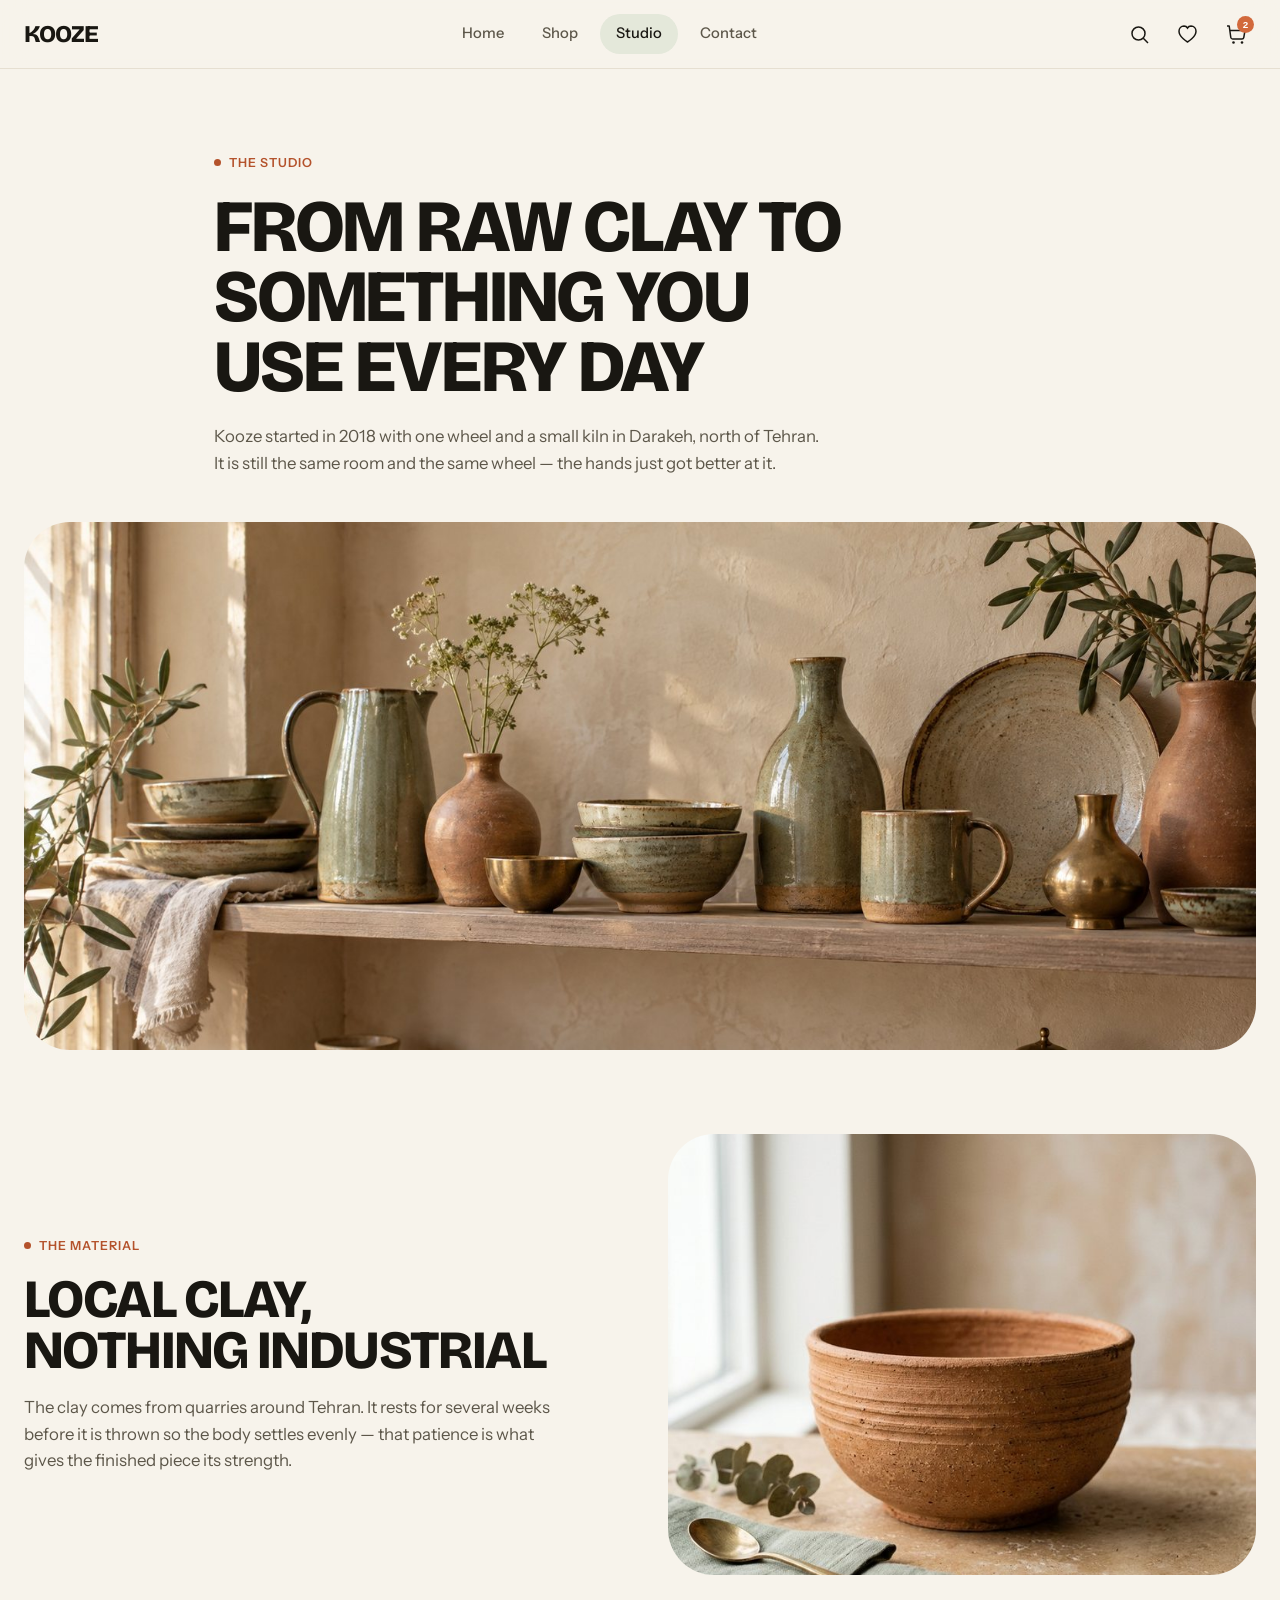
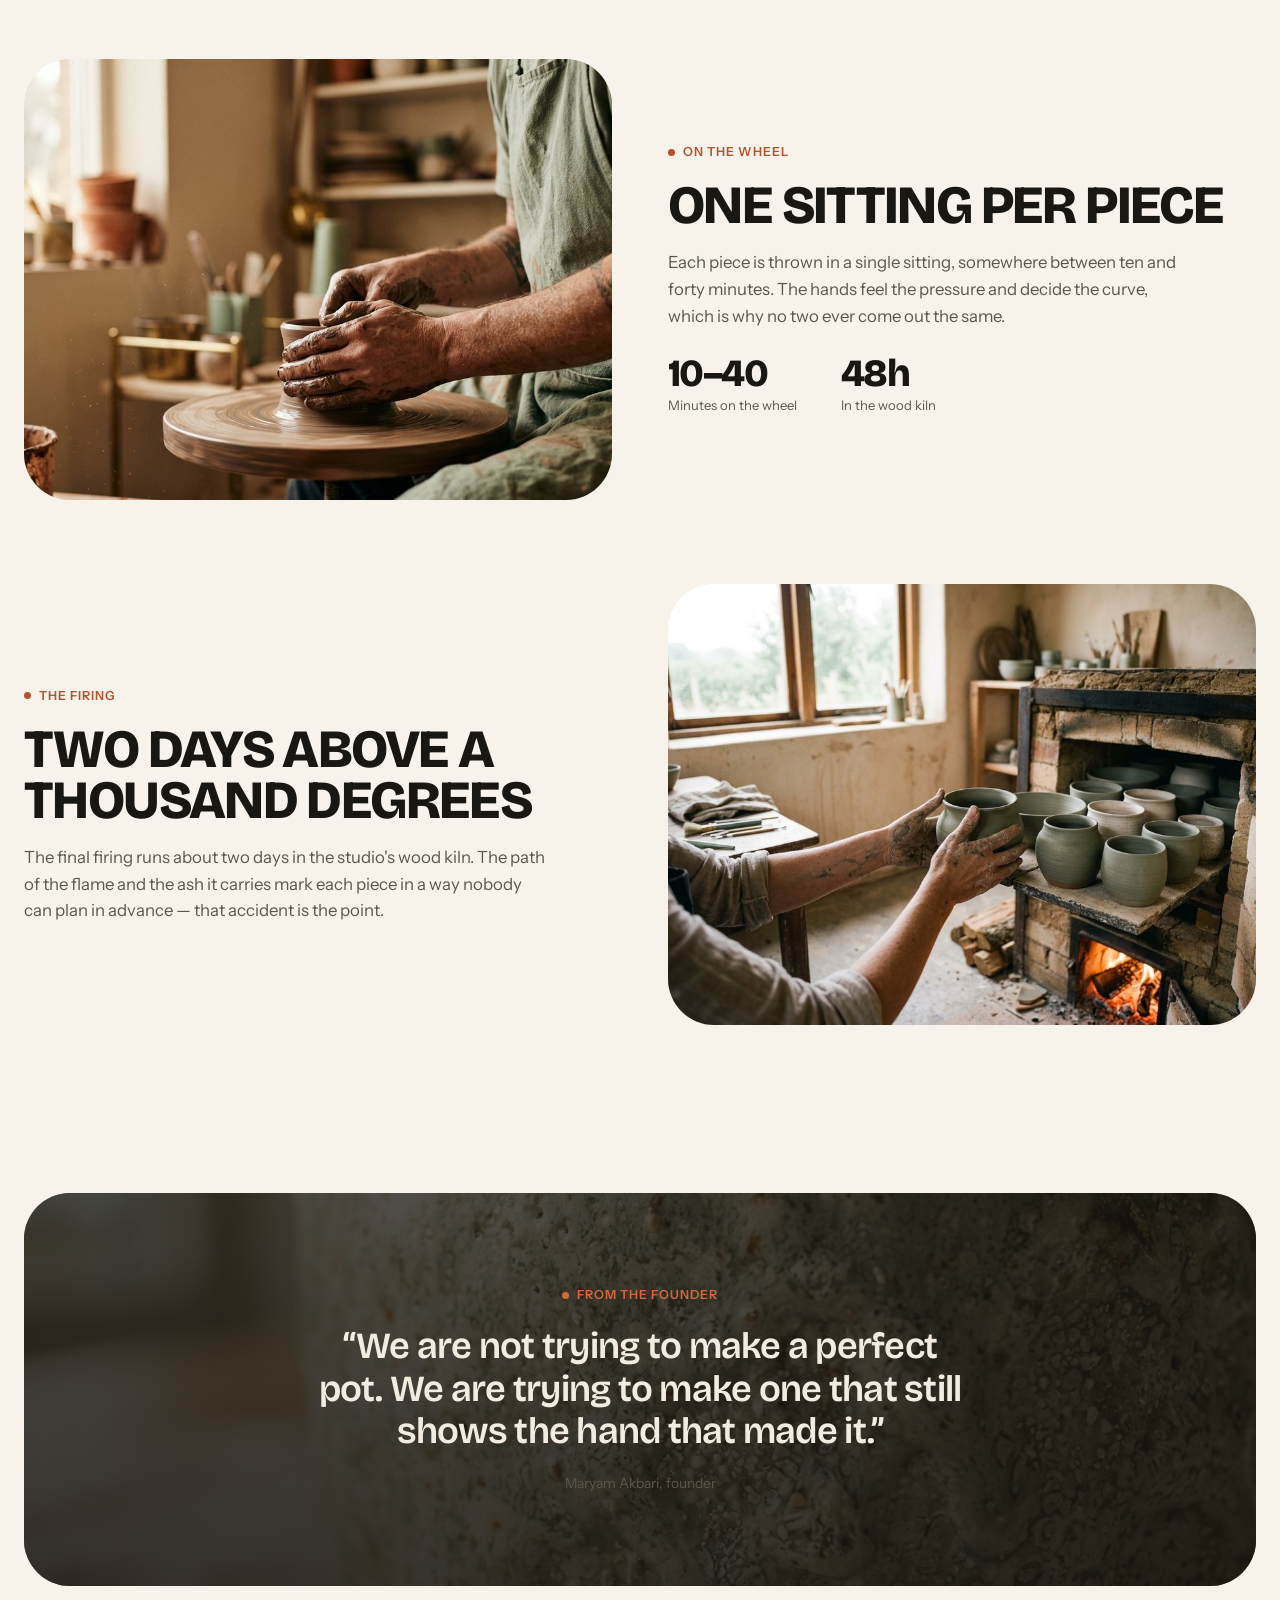
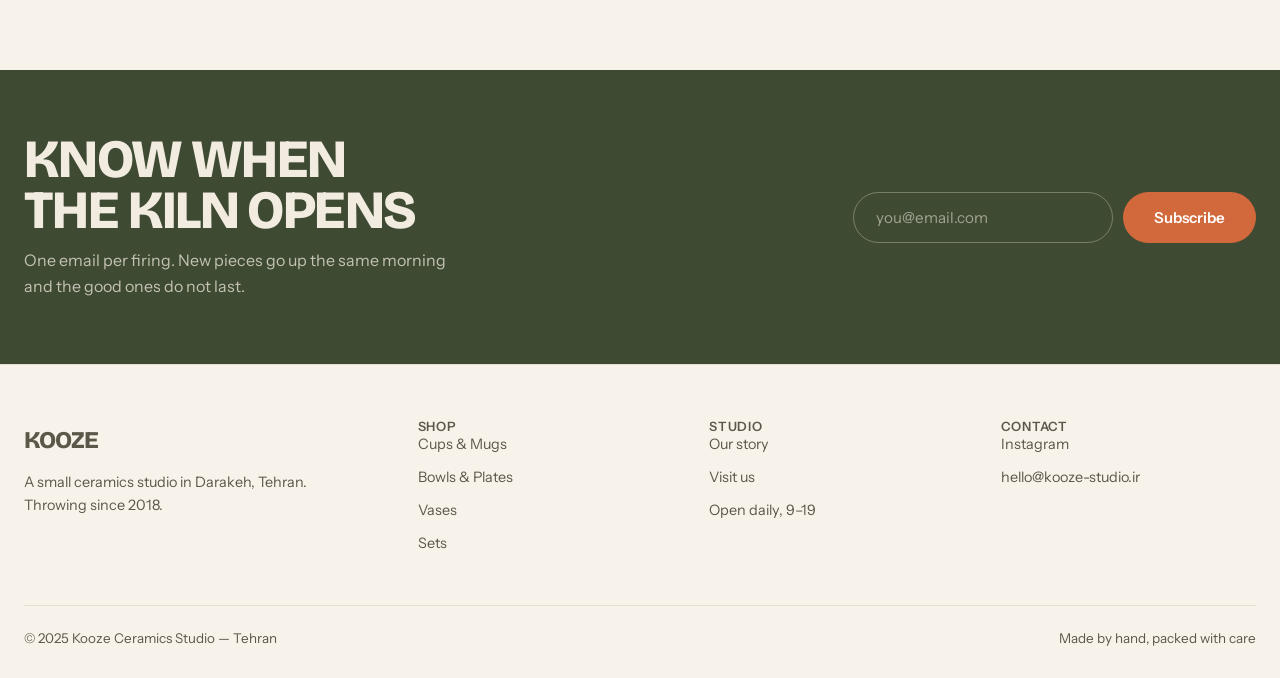
==== commit d81c56cf: "Add the new photography and drop the two marquee bars Places the four images the client generated: t" ====
--- a/about.html
+++ b/about.html
@@ -12,19 +12,6 @@
 <link rel="stylesheet" href="styles.css">
 </head>
 <body>
-
-<div class="ticker">
-  <div class="ticker-track">
-    <span>Free shipping over 1,500,000 Toman</span>
-    <span>Wheel-thrown in Tehran</span>
-    <span>Wood-fired, 48 hours</span>
-    <span>No two pieces alike</span>
-    <span>Free shipping over 1,500,000 Toman</span>
-    <span>Wheel-thrown in Tehran</span>
-    <span>Wood-fired, 48 hours</span>
-    <span>No two pieces alike</span>
-  </div>
-</div>
 
 <header class="site-header">
   <div class="wrap">
@@ -64,7 +51,7 @@
 <section style="padding-block: 0;">
   <div class="wrap">
     <div class="split-figure" style="aspect-ratio: 21/9; border-radius: var(--r-xl);">
-      <img src="images/workshop-hands.jpg" alt="Hands shaping clay on the wheel" width="900" height="675" loading="lazy" decoding="async">
+      <img src="images/collection-shelf.jpg" alt="A studio shelf lined with finished pieces" width="1600" height="685" loading="lazy" decoding="async">
     </div>
   </div>
 </section>
@@ -85,7 +72,7 @@
 <section style="padding-top: 0;">
   <div class="wrap split">
     <div class="split-figure">
-      <img src="images/vase-brass.jpg" alt="Tall cylinder vase" width="700" height="700" loading="lazy" decoding="async">
+      <img src="images/workshop-hands.jpg" alt="Hands shaping clay on the wheel" width="900" height="675" loading="lazy" decoding="async">
     </div>
     <div class="split-copy">
       <p class="kicker">On the wheel</p>
@@ -107,17 +94,20 @@
       <p class="lede">The final firing runs about two days in the studio's wood kiln. The path of the flame and the ash it carries mark each piece in a way nobody can plan in advance — that accident is the point.</p>
     </div>
     <div class="split-figure">
-      <img src="images/tea-set.jpg" alt="Finished tea service on a brass tray" width="900" height="619" loading="lazy" decoding="async">
+      <img src="images/kiln.jpg" alt="Loading pieces into the wood kiln" width="900" height="675" loading="lazy" decoding="async">
     </div>
   </div>
 </section>
 
 <section>
   <div class="wrap">
-    <div class="quote-block">
-      <p class="kicker">From the founder</p>
-      <blockquote>“We are not trying to make a perfect pot. We are trying to make one that still shows the hand that made it.”</blockquote>
-      <cite>Maryam Akbari, founder</cite>
+    <div class="quote-band">
+      <img src="images/glaze-macro.jpg" alt="" width="1400" height="787" loading="lazy" decoding="async">
+      <div class="quote-block">
+        <p class="kicker">From the founder</p>
+        <blockquote>“We are not trying to make a perfect pot. We are trying to make one that still shows the hand that made it.”</blockquote>
+        <cite>Maryam Akbari, founder</cite>
+      </div>
     </div>
   </div>
 </section>
--- a/styles.css
+++ b/styles.css
@@ -106,29 +106,6 @@
 .btn-light:hover { background: #fff; }
 .btn-sm { padding: 10px 20px; font-size: 0.85rem; }
 
-/* ================= Announcement ticker ================= */
-.ticker {
-  background: var(--ink);
-  color: var(--on-dark);
-  overflow: hidden;
-  padding-block: 10px;
-  font-size: 0.78rem;
-  font-weight: 500;
-  letter-spacing: 0.1em;
-  text-transform: uppercase;
-}
-.ticker-track {
-  display: flex;
-  width: max-content;
-  gap: 48px;
-  padding-inline-end: 48px;
-  animation: slide 38s linear infinite;
-  will-change: transform;
-}
-.ticker span { display: flex; align-items: center; gap: 48px; white-space: nowrap; }
-.ticker span::after { content: "◆"; font-size: 0.6rem; color: var(--clay); }
-.ticker:hover .ticker-track { animation-play-state: paused; }
-
 /* ================= Header ================= */
 .site-header {
   position: sticky; top: 0; z-index: 40;
@@ -527,23 +504,6 @@
 .newsletter input::placeholder { color: color-mix(in srgb, var(--on-dark) 55%, transparent); }
 .newsletter input:focus { outline: none; border-color: var(--on-dark); }
 
-/* ================= Marquee strip ================= */
-.strip {
-  background: var(--clay);
-  color: #fff;
-  padding-block: 18px;
-  overflow: hidden;
-}
-.strip-track {
-  display: flex; width: max-content; gap: 40px;
-  font-family: var(--display); font-size: 1.5rem; font-weight: 800;
-  text-transform: uppercase; letter-spacing: -0.02em;
-  animation: slide 30s linear infinite;
-  will-change: transform;
-}
-.strip-track span { display: flex; align-items: center; gap: 40px; white-space: nowrap; }
-.strip-track span::after { content: "✳"; font-size: 1.1rem; }
-
 /* ================= Trust row ================= */
 .trust {
   display: grid; grid-template-columns: repeat(4, 1fr); gap: 18px;
@@ -557,6 +517,55 @@
 @media (max-width: 820px) { .trust { grid-template-columns: repeat(2, 1fr); } }
 
 /* ================= Editorial quote ================= */
+.quote-band {
+  position: relative;
+  overflow: hidden;
+  border-radius: var(--r-xl);
+  background: var(--ink);
+  color: var(--on-dark);
+  padding: 92px 40px;
+}
+.quote-band > img {
+  position: absolute; inset: 0;
+  width: 100%; height: 100%;
+  object-fit: cover;
+  opacity: 0.42;
+}
+/* scrim keeps the quote and its attribution legible over a busy texture */
+.quote-band::after {
+  content: "";
+  position: absolute; inset: 0;
+  background: linear-gradient(
+    to bottom,
+    color-mix(in srgb, var(--ink) 42%, transparent),
+    color-mix(in srgb, var(--ink) 68%, transparent)
+  );
+}
+.quote-band .quote-block { position: relative; z-index: 1; }
+.quote-band .kicker { color: var(--clay); }
+.quote-band cite { color: color-mix(in srgb, var(--on-dark) 88%, transparent); }
+@media (max-width: 620px) { .quote-band { padding: 56px 24px; } }
+
+/* background image inside a promo panel */
+.panel > img.panel-bg {
+  position: absolute; inset: 0;
+  width: 100%; height: 100%;
+  object-fit: cover;
+  opacity: 0.42;
+  transition: transform 1.2s var(--ease);
+}
+.panel:hover > img.panel-bg { transform: scale(1.05); }
+.panel:has(> .panel-bg)::after {
+  content: "";
+  position: absolute; inset: 0;
+  background: linear-gradient(
+    100deg,
+    color-mix(in srgb, var(--ink) 78%, transparent),
+    color-mix(in srgb, var(--ink) 34%, transparent)
+  );
+}
+.panel > *:not(img) { position: relative; z-index: 1; }
+
 .quote-block { max-width: 60ch; margin: 0 auto; text-align: center; display: grid; gap: 20px; justify-items: center; }
 .quote-block blockquote {
   margin: 0;
@@ -602,7 +611,6 @@
 /* ============================================================
    MOTION
    ============================================================ */
-@keyframes slide { from { transform: translateX(0); } to { transform: translateX(-50%); } }
 @keyframes riseIn { from { opacity: 0; transform: translateY(26px); } to { opacity: 1; transform: translateY(0); } }
 @keyframes dropIn { from { opacity: 0; transform: translateY(-14px); } to { opacity: 1; transform: translateY(0); } }
 @keyframes scaleIn { from { opacity: 0; transform: scale(0.95); } to { opacity: 1; transform: scale(1); } }
@@ -611,8 +619,7 @@
 @keyframes bump { 0%, 100% { transform: scale(1); } 35% { transform: scale(1.3); } 70% { transform: scale(0.92); } }
 
 /* page-load choreography */
-.ticker { animation: dropIn 0.6s var(--ease) both; }
-.site-header { animation: dropIn 0.7s var(--ease) 0.05s both; }
+.site-header { animation: dropIn 0.7s var(--ease) both; }
 .hero-head h1 span { animation: riseIn 0.9s var(--ease) both; }
 .hero-head h1 .line-1 { animation-delay: 0.12s; }
 .hero-head h1 .line-2 { animation-delay: 0.2s; }
